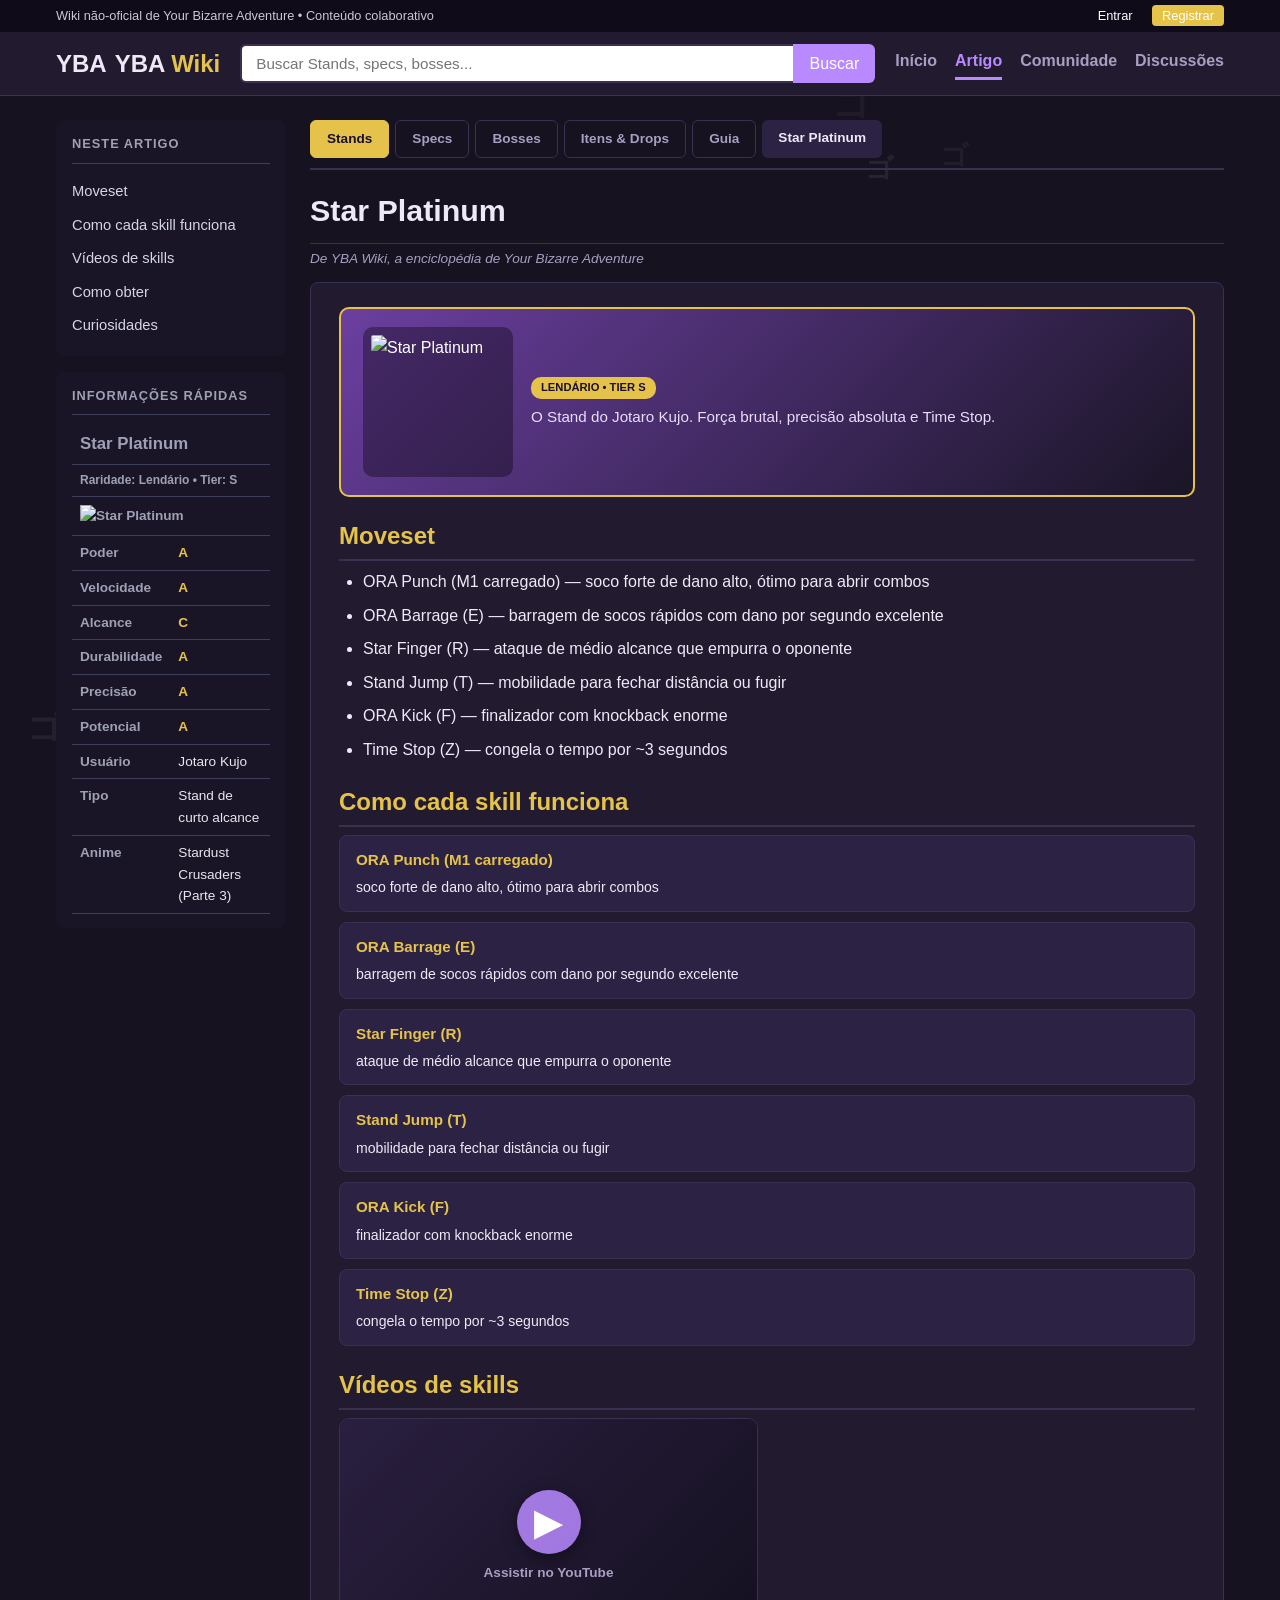
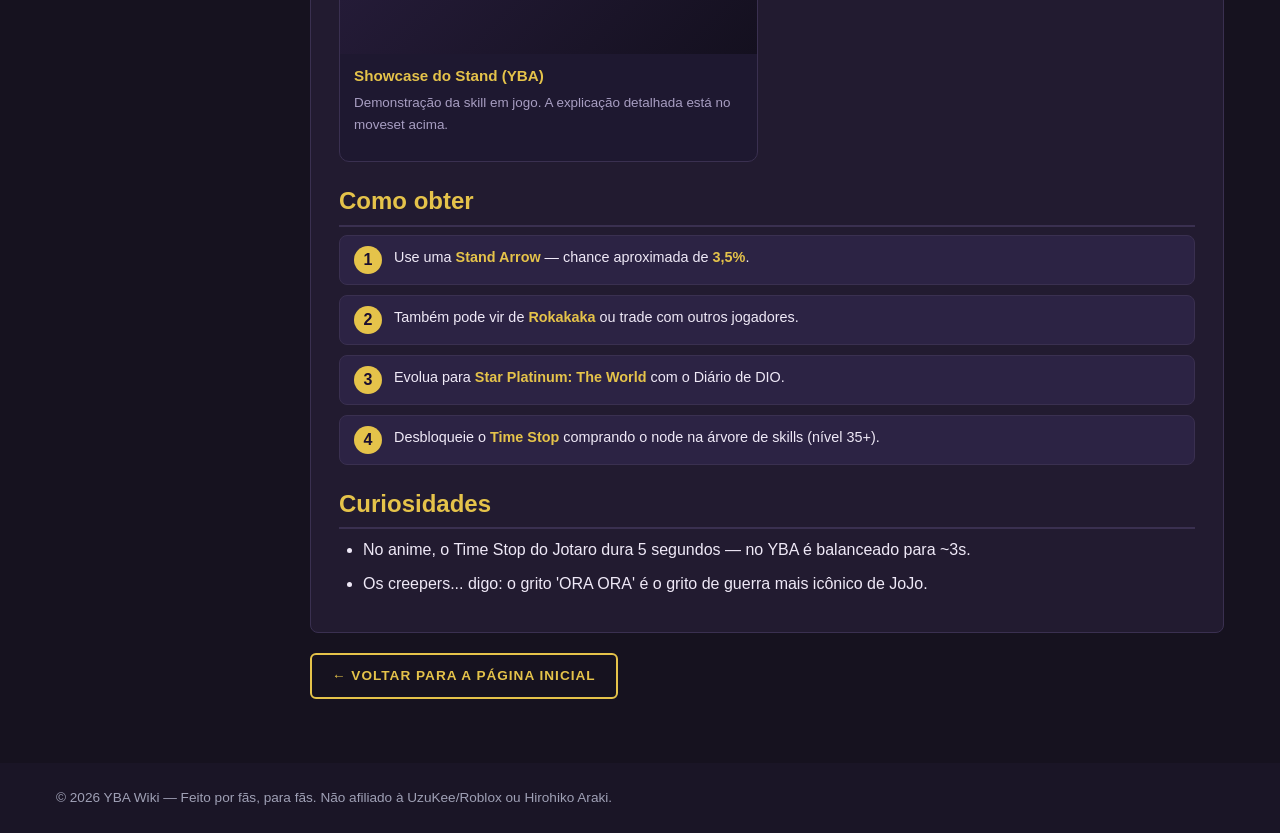
==== jogo/article.html @ 20df2824 "Add files via upload" ====
<!DOCTYPE html>
<html lang="pt-BR">
<head>
  <meta charset="UTF-8">
  <meta name="viewport" content="width=device-width, initial-scale=1.0">
  <title>YBA Wiki</title>
  <link rel="stylesheet" href="css/style.css">
</head>
<body>
  <div class="topbar">
    <div class="container topbar-content">
      <span>Wiki não-oficial de Your Bizarre Adventure • Conteúdo colaborativo</span>
      <div class="topbar-links">
        <a href="#">Entrar</a>
        <a href="#" class="btn-registrar">Registrar</a>
      </div>
    </div>
  </div>

  <header class="header">
    <div class="container header-content">
      <a href="index.html" class="logo">
        <span class="logo-icon">YBA</span>
        <span class="logo-text">YBA <span class="highlight">Wiki</span></span>
      </a>
      <div class="search-box">
        <input type="text" id="search-input" placeholder="Buscar Stands, specs, bosses...">
        <button id="search-btn">Buscar</button>
      </div>
      <nav class="main-nav">
        <a href="index.html">Início</a>
        <a href="#" class="active">Artigo</a>
        <a href="#">Comunidade</a>
        <a href="#">Discussões</a>
      </nav>
    </div>
  </header>

  <div class="container layout">
    <aside class="sidebar">
      <div class="sidebar-box">
        <h3>Neste artigo</h3>
        <ul class="nav-list" id="toc-lista"></ul>
      </div>
      <div class="sidebar-box">
        <h3>Informações rápidas</h3>
        <table class="infobox" id="infobox"></table>
      </div>
    </aside>

    <main class="content">
      <div class="article-header">
        <h1 id="artigo-titulo">Carregando...</h1>
        <p class="artigo-sub">De YBA Wiki, a enciclopédia de Your Bizarre Adventure</p>
      </div>
      <article class="artigo" id="artigo-conteudo"></article>
      <div class="artigo-footer">
        <a href="index.html" class="btn btn-outline">← Voltar para a página inicial</a>
      </div>
    </main>
  </div>

  <footer class="footer">
    <div class="container footer-content">
      <p>© 2026 YBA Wiki — Feito por fãs, para fãs. Não afiliado à UzuKee/Roblox ou Hirohiko Araki.</p>
    </div>
  </footer>

  <script src="js/dados.js"></script>
  <script src="js/artigo.js"></script>
  <script src="js/fundo.js"></script>
</body>
</html>
---- jogo/css/style.css ----
/* ===== Reset e base ===== */
* { margin: 0; padding: 0; box-sizing: border-box; }

:root {
  --bg: #16121f;
  --content-bg: #221b30;
  --primary: #b98aff;
  --primary-dark: #8f5fd6;
  --accent: #e5c34a;
  --text: #efe9f7;
  --text-muted: #a89ec2;
  --border: #3a3050;
  --sidebar-bg: #1a1526;
}

body {
  font-family: "Segoe UI", Rubik, Arial, sans-serif;
  background: var(--bg);
  color: var(--text);
  line-height: 1.6;
}

/* Fundo interativo em canvas (js/fundo.js) */

.container { max-width: 1200px; margin: 0 auto; padding: 0 16px; }
a { color: var(--primary); text-decoration: none; }
a:hover { text-decoration: underline; }

/* ===== Topbar ===== */
.topbar {
  background: var(--sidebar-bg);
  color: #c8c9d6;
  font-size: 0.8rem;
  padding: 6px 0;
}
.topbar-content { display: flex; justify-content: space-between; align-items: center; }
.topbar-links a { color: #fff; margin-left: 16px; }
.topbar-links .btn-registrar {
  background: var(--accent); color: #fff; padding: 3px 10px; border-radius: 4px;
}

/* ===== Header ===== */
.header {
  background: var(--content-bg);
  border-bottom: 1px solid var(--border);
  position: sticky; top: 0; z-index: 10;
}
.header-content {
  display: flex; align-items: center; gap: 20px; padding: 12px 16px; flex-wrap: wrap;
}
.logo { font-size: 1.5rem; font-weight: 800; color: var(--text); display: flex; align-items: center; gap: 8px; }
.logo:hover { text-decoration: none; }
.logo .highlight { color: var(--accent); }

/* ===== Topbar YBA ===== */
.topbar { background: #0f0b18; }

.search-box { flex: 1; min-width: 220px; display: flex; }
.search-box input {
  flex: 1; padding: 9px 14px; border: 2px solid var(--border);
  border-right: none; border-radius: 6px 0 0 6px; font-size: 0.95rem; outline: none;
}
.search-box input:focus { border-color: var(--primary); }
.search-box button {
  background: var(--primary); color: #fff; border: none; padding: 0 16px;
  border-radius: 0 6px 6px 0; cursor: pointer; font-size: 1rem;
}
.search-box button:hover { background: var(--primary-dark); }

.main-nav { display: flex; gap: 18px; }
.main-nav a { color: var(--text-muted); font-weight: 600; padding-bottom: 4px; }
.main-nav a.active { color: var(--primary); border-bottom: 3px solid var(--primary); }

/* ===== Layout ===== */
.layout { display: grid; grid-template-columns: 230px 1fr; gap: 24px; padding: 24px 16px; }

/* ===== Sidebar ===== */
.sidebar-box {
  background: var(--sidebar-bg); color: #e6e7ee; border-radius: 8px;
  padding: 14px 16px; margin-bottom: 16px;
}
.sidebar-box h3 {
  font-size: 0.8rem; text-transform: uppercase; letter-spacing: 1px;
  color: #9fa0b5; border-bottom: 1px solid #3d3f5c; padding-bottom: 8px; margin-bottom: 10px;
}
.nav-list { list-style: none; }
.nav-list li { padding: 4px 0; }
.nav-list a { color: #d5d6e4; font-size: 0.92rem; }
.nav-list a:hover { color: #fff; }
.ad-box { background: linear-gradient(135deg, #3a3d5c, #2b2d42); }
.ad-box p { font-size: 0.85rem; margin-bottom: 10px; }

/* ===== Botões ===== */
.btn {
  display: inline-block; background: var(--accent); color: #1a0f30; padding: 10px 20px;
  border-radius: 6px; font-weight: 800; border: none; cursor: pointer;
  text-transform: uppercase; letter-spacing: 1px; font-size: 0.85rem;
}
.btn:hover { background: #f4d766; text-decoration: none; transform: translateY(-1px); }
.btn-outline { background: transparent; color: var(--accent); border: 2px solid var(--accent); }
.btn-outline:hover { background: var(--accent); color: #1a0f30; }

/* ===== Hero (JoJo style) ===== */
.hero {
  background: linear-gradient(120deg, #2a1150, #6b3fa0 55%, #e5c34a 130%);
  color: #fff; border-radius: 10px; padding: 44px 32px; margin-bottom: 32px;
  position: relative; overflow: hidden;
  border: 2px solid var(--accent);
}
.hero::after {
  content: "ゴゴゴゴ";
  position: absolute; right: 24px; top: 18px;
  font-size: 1.4rem; color: rgba(255,255,255,0.25);
  letter-spacing: 6px; writing-mode: vertical-rl;
  font-weight: 800;
}
.hero h1 { font-size: 2.2rem; margin-bottom: 8px; text-transform: uppercase; letter-spacing: 2px;
  text-shadow: 3px 3px 0 #1a0f30; }
.hero p { color: #e9defc; margin-bottom: 20px; }
.hero strong { color: var(--accent); }
.hero-actions { display: flex; gap: 12px; flex-wrap: wrap; }
.hero-actions .btn-outline { color: #fff; border-color: var(--accent); }
.hero-actions .btn-outline:hover { background: var(--accent); color: #1a0f30; }

/* ===== Seções ===== */
.section-title {
  margin-bottom: 16px; border-bottom: 2px solid var(--accent);
  padding-bottom: 6px; text-transform: uppercase; letter-spacing: 1px;
}

/* ===== Barras de raridade nos cards de Stand ===== */
.wiki-card-badge { background: var(--accent); color: #1a0f30; }

/* ===== Grid de wikis ===== */
.wiki-grid {
  display: grid; grid-template-columns: repeat(auto-fill, minmax(200px, 1fr)); gap: 16px;
}
.wiki-card {
  background: var(--content-bg); border: 1px solid var(--border); border-radius: 10px;
  overflow: hidden; transition: transform 0.15s, box-shadow 0.15s; display: block; color: var(--text);
}
.wiki-card:hover { transform: translateY(-4px); box-shadow: 0 6px 16px rgba(0,0,0,0.12); text-decoration: none; }
.wiki-card-img {
  height: 110px; display: flex; align-items: center; justify-content: center; font-size: 3rem;
}
.wiki-card-body { padding: 12px 14px; }
.wiki-card-body h3 { font-size: 1rem; }
.wiki-card-body p { font-size: 0.82rem; color: var(--text-muted); }
.wiki-card-badge {
  display: inline-block; font-size: 0.7rem; background: var(--accent); color: #fff;
  padding: 2px 8px; border-radius: 10px; margin-bottom: 6px;
}

/* ===== Mudanças recentes ===== */
.recentes ul { list-style: none; background: var(--content-bg); border: 1px solid var(--border); border-radius: 8px; }
.recentes li { padding: 10px 16px; border-bottom: 1px solid var(--border); font-size: 0.9rem; }
.recentes li:last-child { border-bottom: none; }
.tag { font-size: 0.72rem; padding: 2px 8px; border-radius: 10px; font-weight: 700; }
.tag-nova { background: #2e5c2e; color: #9ff09f; }
.tag-edit { background: #3a2f5e; color: var(--primary); }

/* ===== Artigo ===== */
.article-header { margin-bottom: 8px; }
.article-header h1 { font-size: 1.9rem; border-bottom: 1px solid var(--border); padding-bottom: 8px; }
.artigo-sub { color: var(--text-muted); font-size: 0.85rem; font-style: italic; margin-top: 4px; }
.artigo {
  background: var(--content-bg); border: 1px solid var(--border); border-radius: 8px;
  padding: 24px 28px; margin-top: 12px;
}
.artigo h2 { margin: 20px 0 8px; border-bottom: 2px solid var(--border); padding-bottom: 4px; color: var(--accent); }
.artigo p { margin-bottom: 12px; }
.artigo ul { margin: 0 0 12px 24px; }
.artigo code { background: #2c2344; color: var(--accent); padding: 2px 6px; border-radius: 4px; font-size: 0.9em; }
.artigo blockquote {
  border-left: 4px solid var(--accent); background: #fff7ee; padding: 10px 16px;
  margin: 12px 0; border-radius: 0 6px 6px 0;
}
.artigo-footer { margin-top: 20px; }

/* ===== Infobox ===== */
.infobox { width: 100%; border-collapse: collapse; font-size: 0.85rem; }
.infobox th, .infobox td { text-align: left; padding: 6px 8px; border-bottom: 1px solid #3d3f5c; vertical-align: top; }
.infobox th { color: #9fa0b5; width: 45%; font-weight: 600; }
.infobox td { color: #e6e7ee; }

/* ===== Rodapé ===== */
.footer { background: var(--sidebar-bg); color: #9fa0b5; margin-top: 40px; padding: 24px 0; font-size: 0.85rem; }
.footer-content { display: flex; justify-content: space-between; flex-wrap: wrap; gap: 12px; }
.footer-links a { color: #d5d6e4; margin-left: 18px; }

/* ===== Categorias (5 partes) ===== */
.categorias-grid {
  display: grid; grid-template-columns: repeat(5, 1fr); gap: 14px;
}
.cat-card {
  background: var(--content-bg); border: 1px solid var(--border); border-radius: 10px;
  overflow: hidden; display: block; color: var(--text); transition: transform 0.15s, box-shadow 0.15s;
}
.cat-card:hover { transform: translateY(-4px); box-shadow: 0 6px 16px rgba(0,0,0,0.12); text-decoration: none; }
.cat-card-top { height: 84px; display: flex; align-items: center; justify-content: center; }
.cat-emoji { font-size: 2.4rem; }
.cat-card-body { padding: 10px 12px; }
.cat-card-body h3 { font-size: 0.92rem; line-height: 1.3; }
.cat-card-body p { font-size: 0.76rem; color: var(--text-muted); margin: 4px 0 8px; }
.cat-exemplos { display: flex; flex-direction: column; gap: 3px; }
.cat-exemplos span {
  font-size: 0.7rem; color: var(--primary); background: #eef2ff;
  padding: 2px 8px; border-radius: 8px; width: fit-content;
}

/* ===== Boss em destaque ===== */
.destaque-boss { margin-top: 32px; }
.boss-card {
  background: var(--content-bg); border: 1px solid var(--border); border-radius: 10px;
  display: grid; grid-template-columns: 220px 1fr; overflow: hidden;
}
.boss-visual { display: flex; align-items: center; justify-content: center; font-size: 4.5rem; }
.boss-info { padding: 20px 24px; }
.boss-head { display: flex; align-items: center; gap: 12px; flex-wrap: wrap; }
.boss-head h3 { font-size: 1.3rem; }
.boss-jogo {
  font-size: 0.72rem; background: var(--accent); color: #fff;
  padding: 2px 10px; border-radius: 10px; font-weight: 700;
}
.boss-dificuldade { color: #d4a017; font-size: 0.9rem; margin: 6px 0 10px; }
.boss-info > p { font-size: 0.9rem; color: var(--text-muted); margin-bottom: 12px; }
.boss-drops { font-size: 0.85rem; margin-bottom: 12px; }
.drop-tag {
  display: inline-block; background: #2c2344; color: var(--accent);
  border: 1px solid var(--accent); padding: 2px 10px; border-radius: 10px;
  font-size: 0.75rem; margin-left: 6px;
}
.boss-dica { margin: 0; font-size: 0.85rem; }

/* ===== Responsivo ===== */
@media (max-width: 1100px) {
  .categorias-grid { grid-template-columns: repeat(3, 1fr); }
}
@media (max-width: 900px) {
  .layout { grid-template-columns: 1fr; }
  .sidebar { order: 2; }
  .header-content { gap: 12px; }
  .main-nav { width: 100%; }
  .boss-card { grid-template-columns: 1fr; }
  .boss-visual { height: 90px; font-size: 3rem; }
}
@media (max-width: 600px) {
  .categorias-grid { grid-template-columns: repeat(2, 1fr); }
}

/* ===== Header do Stand ===== */
.stand-header {
  display: flex; align-items: center; gap: 18px;
  border-radius: 10px; padding: 18px 22px; margin-bottom: 18px; color: #fff;
  border: 2px solid var(--accent);
}
.stand-header-emoji { font-size: 3rem; }
.stand-header p { margin: 0; color: #e9defc; font-size: 0.95rem; }
.stand-raridade {
  display: inline-block; background: var(--accent); color: #1a0f30;
  font-size: 0.7rem; font-weight: 800; padding: 2px 10px;
  border-radius: 10px; margin-bottom: 6px; text-transform: uppercase;
}

/* ===== Como obter ===== */
.como-obter { display: flex; flex-direction: column; gap: 10px; margin-bottom: 8px; }
.passo {
  display: flex; gap: 12px; align-items: flex-start;
  background: #2c2344; border: 1px solid var(--border); border-radius: 8px; padding: 10px 14px;
}
.passo-num {
  background: var(--accent); color: #1a0f30; font-weight: 800;
  min-width: 28px; height: 28px; border-radius: 50%;
  display: flex; align-items: center; justify-content: center; flex-shrink: 0;
}
.passo p { margin: 0; font-size: 0.9rem; }
.passo strong { color: var(--accent); }

/* ===== Galeria de mídia ===== */
.midia-box {
  background: #2c2344; border: 1px solid var(--border); border-radius: 10px; padding: 16px;
}
.midia-tabs { display: flex; gap: 8px; margin-bottom: 14px; }
.midia-tab {
  background: transparent; color: var(--text-muted); border: 1px solid var(--border);
  padding: 8px 16px; border-radius: 6px; cursor: pointer; font-weight: 700; font-size: 0.85rem;
}
.midia-tab.active { background: var(--accent); color: #1a0f30; border-color: var(--accent); }
.midia-add { display: flex; gap: 14px; flex-wrap: wrap; margin-bottom: 16px; }
.add-video { display: flex; gap: 8px; flex: 1; min-width: 260px; }
.add-video input {
  flex: 1; background: #1a1526; color: var(--text); border: 1px solid var(--border);
  padding: 9px 12px; border-radius: 6px; font-size: 0.85rem; outline: none;
}
.add-video input:focus { border-color: var(--accent); }
.add-video .btn { padding: 8px 14px; font-size: 0.75rem; }
.add-foto .btn { padding: 8px 14px; font-size: 0.75rem; }

.galeria {
  display: grid; grid-template-columns: repeat(auto-fill, minmax(160px, 1fr)); gap: 10px;
}
.foto-item { position: relative; border-radius: 8px; overflow: hidden; border: 1px solid var(--border); }
.foto-item img { width: 100%; height: 120px; object-fit: cover; display: block; }
.foto-del {
  position: absolute; top: 6px; right: 6px; background: rgba(0,0,0,0.7); color: #fff;
  border: none; border-radius: 50%; width: 26px; height: 26px; cursor: pointer; font-size: 0.75rem;
}
.foto-del:hover { background: #8a1a2a; }

.lista-videos { display: grid; grid-template-columns: repeat(auto-fill, minmax(260px, 1fr)); gap: 12px; }
.video-item { position: relative; }
.video-item iframe {
  width: 100%; aspect-ratio: 16/9; border: 1px solid var(--border); border-radius: 8px;
}
.video-del {
  position: absolute; top: 6px; right: 6px; background: rgba(0,0,0,0.7); color: #fff;
  border: none; border-radius: 50%; width: 26px; height: 26px; cursor: pointer; font-size: 0.75rem; z-index: 2;
}
.video-del:hover { background: #8a1a2a; }

.vazio { color: var(--text-muted); font-size: 0.85rem; font-style: italic; padding: 8px 0; }
.midia-aviso { color: var(--text-muted); font-size: 0.72rem; margin-top: 12px; }

/* ===== Curiosidades ===== */
.curiosidades li { margin-bottom: 8px; }

/* ===== Páginas especiais (bosses, specs, itens) ===== */
.boss-row {
  background: var(--content-bg); border: 1px solid var(--border); border-radius: 10px;
  padding: 16px 20px; margin-bottom: 14px;
}
.boss-row-head { display: flex; align-items: center; justify-content: space-between; flex-wrap: wrap; gap: 8px; }
.boss-row h2 { font-size: 1.2rem; color: var(--accent); }
.boss-row p { font-size: 0.9rem; margin: 6px 0; }
.boss-row blockquote { font-size: 0.85rem; }

.tabela-itens { width: 100%; border-collapse: collapse; font-size: 0.88rem; }
.tabela-itens th {
  text-align: left; background: #2c2344; color: var(--accent);
  padding: 10px 12px; border: 1px solid var(--border);
}
.tabela-itens td { padding: 10px 12px; border: 1px solid var(--border); }
.tabela-itens tr:nth-child(even) td { background: #1e1830; }

.guia-sub { color: var(--accent); margin: 14px 0 4px; }

.info-title { color: var(--accent); font-size: 1.05rem; }
.info-sub { color: var(--text-muted); font-size: 0.75rem; }

/* ===== Abas de navegação ===== */
.abas-nav {
  display: flex; gap: 6px; flex-wrap: wrap; margin-bottom: 16px;
  border-bottom: 2px solid var(--border); padding-bottom: 10px;
}
.aba {
  padding: 7px 16px; border-radius: 6px; font-size: 0.85rem; font-weight: 700;
  color: var(--text-muted); border: 1px solid var(--border);
}
.aba:hover { color: var(--text); text-decoration: none; border-color: var(--accent); }
.aba.ativa { background: var(--accent); color: #1a0f30; border-color: var(--accent); }
.aba-crumb { border: none; color: var(--text); background: #2c2344; }

/* ===== Slot de imagem ===== */
.slot-mount { margin-bottom: 8px; }
.slot-img-wrap { display: block; }
.slot-img {
  border: 2px dashed var(--border); border-radius: 10px; min-height: 140px;
  display: flex; align-items: center; justify-content: center;
  cursor: pointer; overflow: hidden; position: relative;
  background: #1e1830; transition: border-color 0.15s;
}
.slot-img:hover { border-color: var(--accent); }
.slot-img.grande { min-height: 260px; }
.slot-img img { max-width: 100%; max-height: 420px; object-fit: contain; display: block; }
.slot-img-placeholder { color: var(--text-muted); font-size: 0.9rem; padding: 40px 20px; text-align: center; }
.slot-img .foto-del { position: absolute; top: 8px; right: 8px; }

/* ===== Linhas de lista (abas de categoria) ===== */
.lista-row {
  display: grid; grid-template-columns: 90px 1fr; align-items: center;
  margin-bottom: 12px;
}
.lista-row-img {
  height: 90px; display: flex; align-items: center; justify-content: center; font-size: 2.2rem;
}
.lista-row-body { padding: 12px 16px; }
.lista-row-body h3 { font-size: 1.05rem; }
.lista-row-body p { font-size: 0.85rem; color: var(--text-muted); margin: 2px 0 6px; }

/* ===== Imagem no header das páginas ===== */
.stand-header-img {
  width: 150px; height: 150px; object-fit: contain;
  background: rgba(0,0,0,0.35); border-radius: 10px; padding: 8px;
  flex-shrink: 0;
}

/* ===== Galeria oficial (estática, da wiki) ===== */
.galeria-oficial {
  display: grid; grid-template-columns: repeat(auto-fill, minmax(200px, 1fr)); gap: 14px;
}
.galeria-item {
  background: #1e1830; border: 1px solid var(--border); border-radius: 10px;
  overflow: hidden; margin: 0;
}
.galeria-item img {
  width: 100%; height: 180px; object-fit: contain; background: #14101f; display: block;
}
.galeria-item figcaption {
  padding: 8px 12px; font-size: 0.78rem; color: var(--text-muted);
  border-top: 1px solid var(--border);
}

/* ===== Vídeos de skills ===== */
.skills-media {
  display: grid; grid-template-columns: repeat(auto-fill, minmax(320px, 1fr)); gap: 18px;
}
.skill-video-bloco {
  background: #1e1830; border: 1px solid var(--border); border-radius: 10px;
  overflow: hidden;
}
.video-frame { aspect-ratio: 16/9; background: #000; }
.video-frame iframe { width: 100%; height: 100%; border: none; display: block; }
.skill-video-titulo {
  padding: 10px 14px 4px; font-size: 0.95rem; color: var(--accent);
}
.skill-video-exp {
  padding: 0 14px 14px; font-size: 0.84rem; color: var(--text-muted); margin: 0;
}

/* ===== Explicações de skill ===== */
.skills-exp { display: flex; flex-direction: column; gap: 10px; }
.skill-exp-item {
  background: #2c2344; border: 1px solid var(--border); border-radius: 8px;
  padding: 12px 16px;
}
.skill-exp-item h3 { color: var(--accent); font-size: 0.95rem; margin-bottom: 4px; }
.skill-exp-item p { font-size: 0.88rem; margin: 0; color: var(--text); }

/* ===== Imagem na infobox ===== */
.info-img { padding: 8px !important; text-align: center; }
.info-img img { max-width: 100%; max-height: 180px; object-fit: contain; }

/* ===== Lista: imagem real ===== */
.lista-row-img img {
  width: 100%; height: 100%; object-fit: contain; padding: 10px;
  background: #14101f;
}

/* ===== Card de categoria sem emoji (letra inicial estilizada) ===== */
.cat-nome-inicial {
  font-size: 2.2rem; font-weight: 900; color: #fff;
  text-shadow: 2px 2px 0 rgba(0,0,0,0.5); letter-spacing: 2px;
}

/* ===== Card de Stand com imagem real ===== */
.wiki-card-img-real img {
  width: 100%; height: 130px; object-fit: contain; padding: 8px;
}

/* ===== Boss em destaque com imagem real ===== */
.boss-visual-real img {
  width: 100%; height: 100%; object-fit: contain; padding: 16px;
}

#bg-canvas {
  position: fixed; inset: 0; z-index: 0; pointer-events: none;
}
body > * { position: relative; z-index: 1; }
/* ===== Vídeo: link para busca no YouTube (sem embed indisponível) ===== */
.video-link { display: block; text-decoration: none; }
.video-frame-link {
  display: flex; flex-direction: column; align-items: center; justify-content: center;
  gap: 8px; background: linear-gradient(135deg, #2a1f40, #14101f);
  cursor: pointer; transition: background 0.2s;
}
.video-frame-link:hover { background: linear-gradient(135deg, #3a2a55, #1c1530); }
.video-play {
  font-size: 2.4rem; color: #fff; background: rgba(185,138,255,0.85);
  width: 64px; height: 64px; border-radius: 50%;
  display: flex; align-items: center; justify-content: center;
  box-shadow: 0 4px 16px rgba(0,0,0,0.4);
}
.video-link-text { color: var(--text-muted); font-size: 0.85rem; font-weight: 600; }
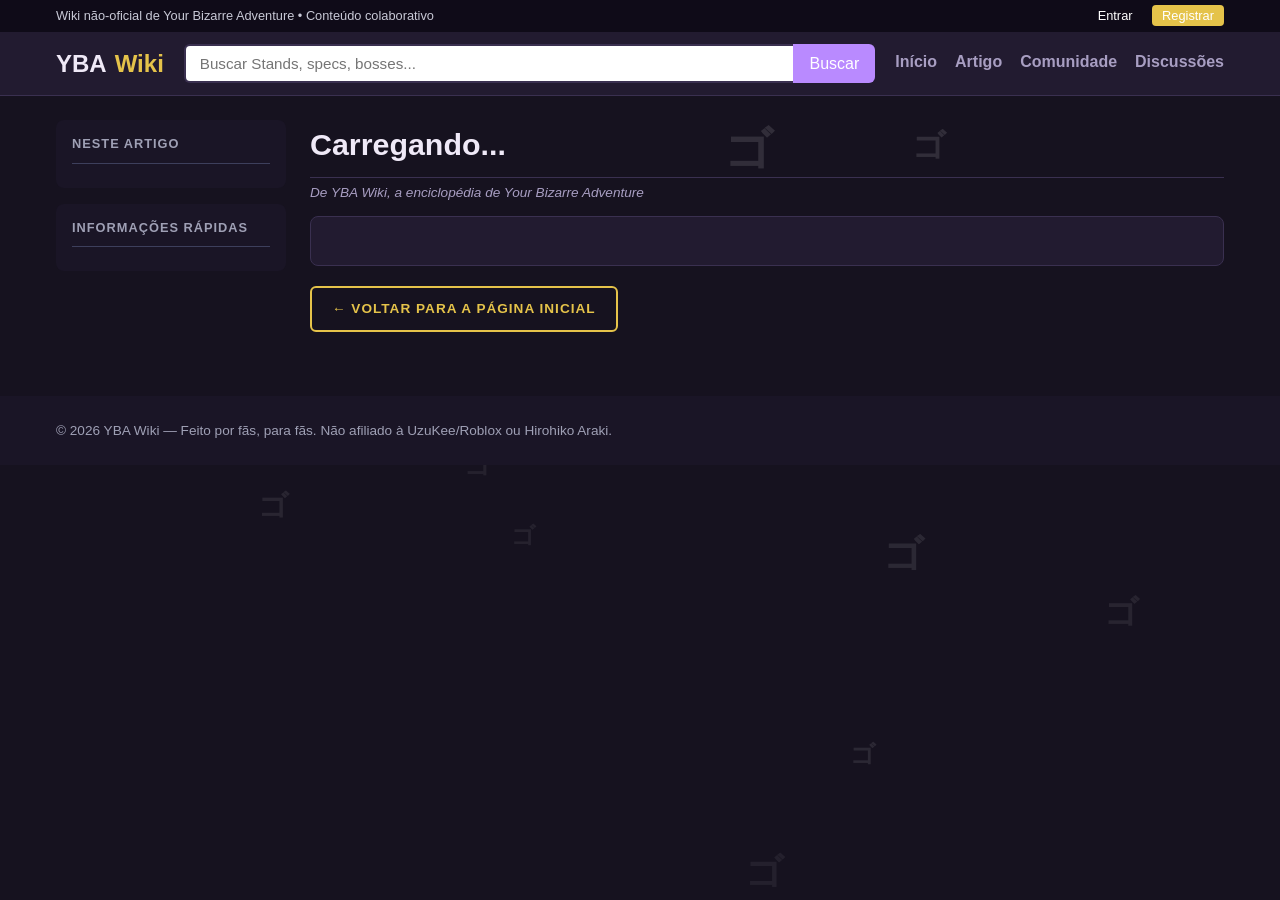
==== commit c2f9298c: "feat: unifica e corrige projeto YBA Wiki - Divide dados.js em stands.js, specs.js, bosses.js, itens." ====
--- a/jogo/article.html
+++ b/jogo/article.html
@@ -4,6 +4,7 @@
   <meta charset="UTF-8">
   <meta name="viewport" content="width=device-width, initial-scale=1.0">
   <title>YBA Wiki</title>
+  <meta name="description" content="Artigo da YBA Wiki, a enciclopédia brasileira não-oficial de Your Bizarre Adventure.">
   <link rel="stylesheet" href="css/style.css">
 </head>
 <body>
@@ -21,7 +22,7 @@
     <div class="container header-content">
       <a href="index.html" class="logo">
         <span class="logo-icon">YBA</span>
-        <span class="logo-text">YBA <span class="highlight">Wiki</span></span>
+        <span class="logo-text"><span class="highlight">Wiki</span></span>
       </a>
       <div class="search-box">
         <input type="text" id="search-input" placeholder="Buscar Stands, specs, bosses...">
@@ -29,7 +30,7 @@
       </div>
       <nav class="main-nav">
         <a href="index.html">Início</a>
-        <a href="#" class="active">Artigo</a>
+        <a href="index.html">Artigo</a>
         <a href="#">Comunidade</a>
         <a href="#">Discussões</a>
       </nav>
@@ -66,8 +67,17 @@
     </div>
   </footer>
 
+  <script src="js/stands.js"></script>
+  <script src="js/specs.js"></script>
+  <script src="js/bosses.js"></script>
+  <script src="js/itens.js"></script>
   <script src="js/dados.js"></script>
+  <script src="js/comum.js"></script>
   <script src="js/artigo.js"></script>
   <script src="js/fundo.js"></script>
 </body>
 </html>
+
+
+
+
--- a/jogo/css/style.css
+++ b/jogo/css/style.css
@@ -481,3 +481,57 @@
   box-shadow: 0 4px 16px rgba(0,0,0,0.4);
 }
 .video-link-text { color: var(--text-muted); font-size: 0.85rem; font-weight: 600; }
+
+/* ===== Busca com resultados (comum.js) ===== */
+.search-box { position: relative; }
+.search-results {
+  position: absolute; top: 100%; left: 0; right: 0; z-index: 50;
+  margin: 4px 0 0; padding: 4px 0; list-style: none;
+  background: #1c1e21; border: 1px solid #333; border-radius: 6px;
+  box-shadow: 0 8px 24px rgba(0,0,0,.5);
+}
+.search-results[hidden] { display: none; }
+.search-results a {
+  display: flex; justify-content: space-between; gap: 12px;
+  padding: 8px 12px; color: inherit; text-decoration: none;
+}
+.search-results a:hover, .search-results a:focus { background: rgba(255,255,255,.08); }
+.search-results a span { opacity: .6; font-size: .8em; }
+.search-vazio { padding: 8px 12px; opacity: .7; }
+
+/* ===== Aviso "Em breve" ===== */
+#aviso-breve {
+  position: fixed; left: 50%; bottom: 24px; transform: translate(-50%, 20px);
+  background: #1c1e21; color: #fff; border: 1px solid #555; border-radius: 8px;
+  padding: 10px 18px; opacity: 0; pointer-events: none; z-index: 100;
+  transition: opacity .2s, transform .2s;
+}
+#aviso-breve.visivel { opacity: 1; transform: translate(-50%, 0); }
+
+/* ===== Cards (criarCard) ===== */
+.card-item { border-top: 3px solid var(--card-cor, var(--primary)); }
+.card-item:focus-visible { outline: 3px solid var(--accent); outline-offset: 2px; }
+.card-item .wiki-card-img img { width: 100%; height: 130px; object-fit: contain; padding: 8px; }
+.card-selos { display: flex; flex-wrap: wrap; gap: 4px; margin-bottom: 6px; }
+.card-selos .wiki-card-badge { margin-bottom: 0; }
+.card-item .wiki-card-body p {
+  display: -webkit-box; -webkit-line-clamp: 3; -webkit-box-orient: vertical; overflow: hidden;
+}
+.cards-lista { grid-template-columns: repeat(auto-fill, minmax(200px, 1fr)); }
+.cards-vazio { color: var(--text-muted); padding: 20px 0; grid-column: 1 / -1; }
+
+/* ===== Filtros das listas ===== */
+.filtros { display: flex; flex-wrap: wrap; align-items: center; gap: 8px; margin-bottom: 16px; }
+.filtros input, .filtros select {
+  background: var(--content-bg); color: var(--text); border: 1px solid var(--border);
+  border-radius: 6px; padding: 8px 10px; font: inherit;
+}
+.filtros input { flex: 1; min-width: 160px; }
+.filtros input:focus, .filtros select:focus { outline: 2px solid var(--primary); }
+.filtros-contagem { margin-left: auto; color: var(--text-muted); font-size: 0.85rem; }
+
+@media (max-width: 600px) {
+  .wiki-grid, .cards-lista { grid-template-columns: repeat(2, 1fr); gap: 10px; }
+  .card-item .wiki-card-body { padding: 10px; }
+  .card-item .wiki-card-body h3 { font-size: 0.92rem; }
+}
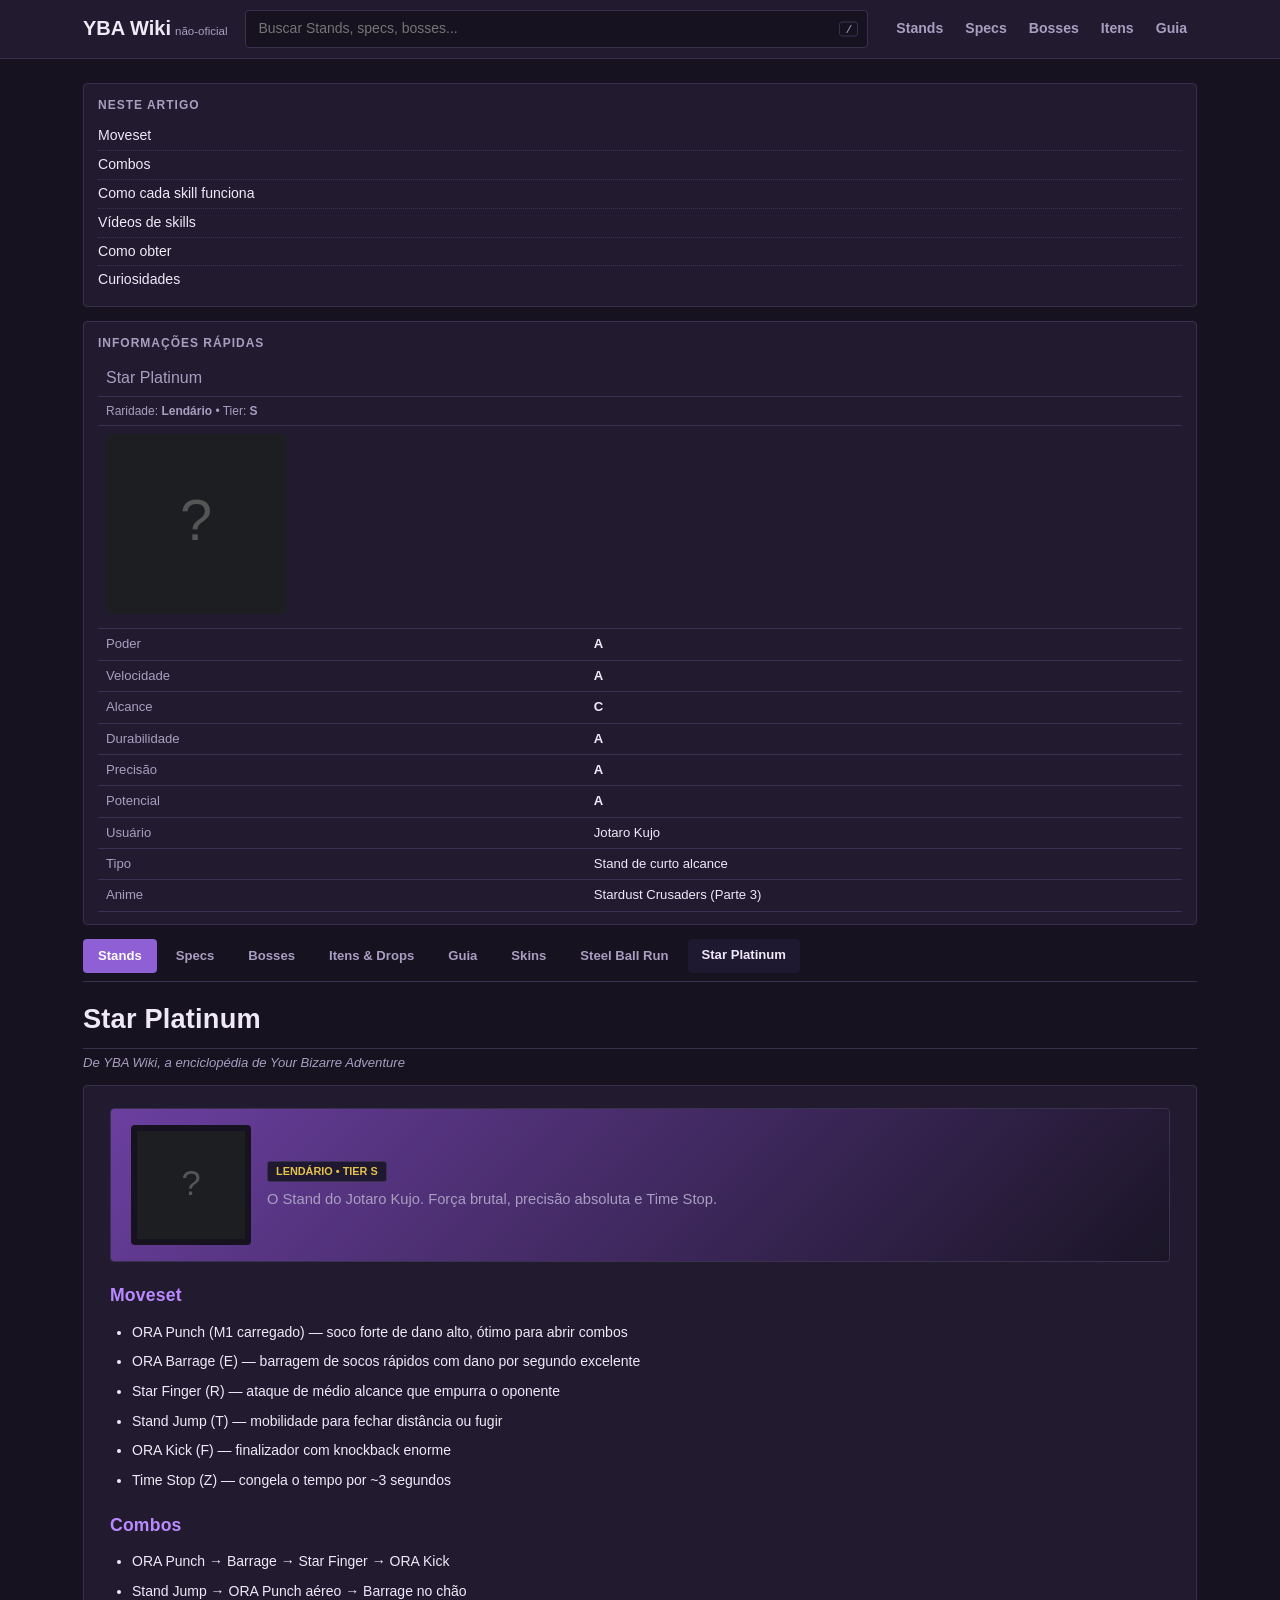
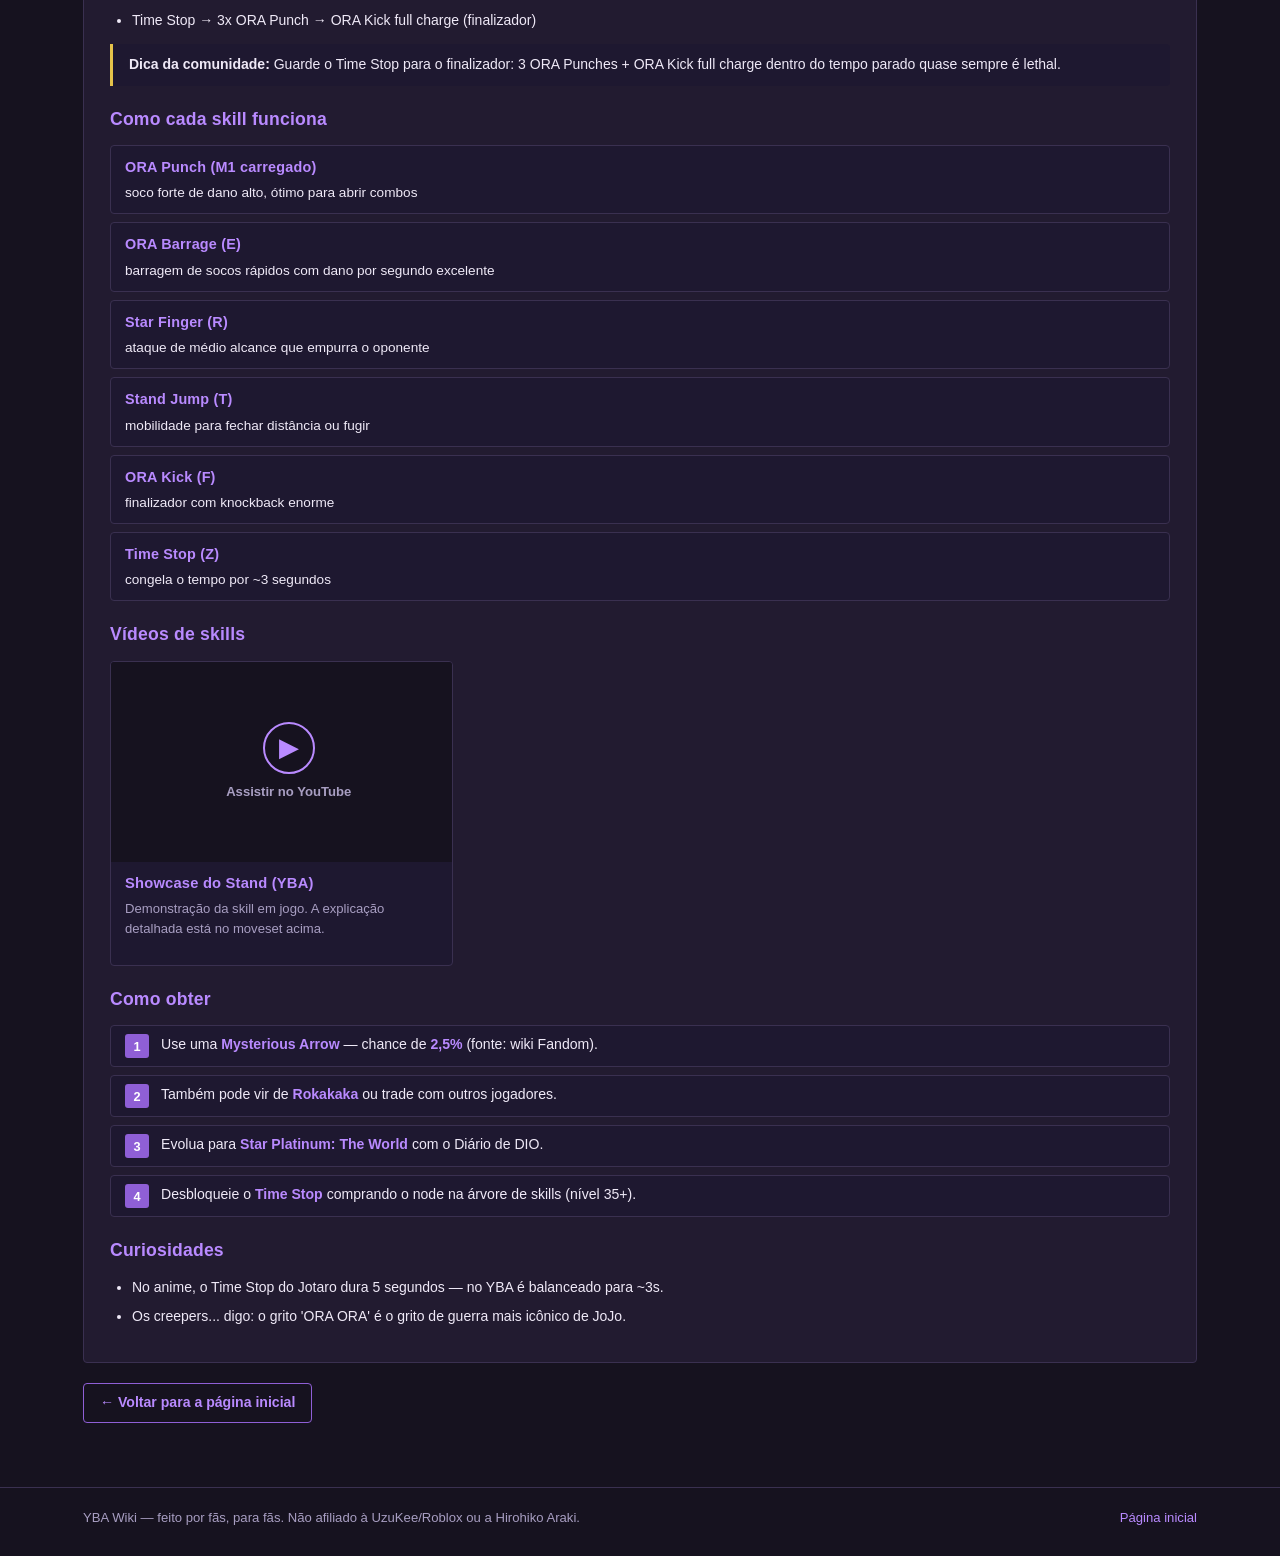
==== commit d364b2a5: "Remove card Explore os Stands, mantém limpeza e responsividade" ====
--- a/jogo/article.html
+++ b/jogo/article.html
@@ -8,31 +8,20 @@
   <link rel="stylesheet" href="css/style.css">
 </head>
 <body>
-  <div class="topbar">
-    <div class="container topbar-content">
-      <span>Wiki não-oficial de Your Bizarre Adventure • Conteúdo colaborativo</span>
-      <div class="topbar-links">
-        <a href="#">Entrar</a>
-        <a href="#" class="btn-registrar">Registrar</a>
-      </div>
-    </div>
-  </div>
-
   <header class="header">
     <div class="container header-content">
-      <a href="index.html" class="logo">
-        <span class="logo-icon">YBA</span>
-        <span class="logo-text"><span class="highlight">Wiki</span></span>
-      </a>
+      <a href="index.html" class="logo">YBA Wiki <small>não-oficial</small></a>
       <div class="search-box">
-        <input type="text" id="search-input" placeholder="Buscar Stands, specs, bosses...">
-        <button id="search-btn">Buscar</button>
+        <input type="text" id="search-input" placeholder="Buscar Stands, specs, bosses..." autocomplete="off">
+        <kbd>/</kbd>
+        <ul class="search-results" id="resultados" hidden></ul>
       </div>
       <nav class="main-nav">
-        <a href="index.html">Início</a>
-        <a href="index.html">Artigo</a>
-        <a href="#">Comunidade</a>
-        <a href="#">Discussões</a>
+        <a href="article.html?page=stands">Stands</a>
+        <a href="article.html?page=specs">Specs</a>
+        <a href="article.html?page=bosses">Bosses</a>
+        <a href="article.html?page=itens">Itens</a>
+        <a href="article.html?page=guia">Guia</a>
       </nav>
     </div>
   </header>
@@ -63,7 +52,10 @@
 
   <footer class="footer">
     <div class="container footer-content">
-      <p>© 2026 YBA Wiki — Feito por fãs, para fãs. Não afiliado à UzuKee/Roblox ou Hirohiko Araki.</p>
+      <p>YBA Wiki — feito por fãs, para fãs. Não afiliado à UzuKee/Roblox ou a Hirohiko Araki.</p>
+      <div class="footer-links">
+        <a href="index.html">Página inicial</a>
+      </div>
     </div>
   </footer>
 
@@ -74,7 +66,6 @@
   <script src="js/dados.js"></script>
   <script src="js/comum.js"></script>
   <script src="js/artigo.js"></script>
-  <script src="js/fundo.js"></script>
 </body>
 </html>
 
--- a/jogo/css/style.css
+++ b/jogo/css/style.css
@@ -1,537 +1,627 @@
 /* ===== Reset e base ===== */
 * { margin: 0; padding: 0; box-sizing: border-box; }
 
+/* Paleta: roxo-escuro + dourado (versão original restaurada) */
 :root {
   --bg: #16121f;
-  --content-bg: #221b30;
-  --primary: #b98aff;
-  --primary-dark: #8f5fd6;
-  --accent: #e5c34a;
+  --panel: #221b30;
+  --panel-2: #1e1830;
+  --line: #3a3050;
   --text: #efe9f7;
-  --text-muted: #a89ec2;
-  --border: #3a3050;
-  --sidebar-bg: #1a1526;
+  --muted: #a89ec2;
+  --acao: #b98aff;       /* roxo claro: links, destaques, botões */
+  --acao-forte: #8f5fd6;
+  --aviso: #e5c34a;      /* dourado: tags, drops, dificuldade */
+  --perigo: #e07e7e;
+  --radius: 4px;
+  --fonte: "Verdana", "Tahoma", "Geneva", sans-serif;
 }
 
 body {
-  font-family: "Segoe UI", Rubik, Arial, sans-serif;
+  font-family: var(--fonte);
+  font-size: 14px;
   background: var(--bg);
   color: var(--text);
-  line-height: 1.6;
-}
-
-/* Fundo interativo em canvas (js/fundo.js) */
-
-.container { max-width: 1200px; margin: 0 auto; padding: 0 16px; }
-a { color: var(--primary); text-decoration: none; }
+  line-height: 1.55;
+}
+
+.container { max-width: 1150px; margin: 0 auto; padding: 0 18px; }
+a { color: var(--acao); text-decoration: none; }
 a:hover { text-decoration: underline; }
-
-/* ===== Topbar ===== */
-.topbar {
-  background: var(--sidebar-bg);
-  color: #c8c9d6;
-  font-size: 0.8rem;
-  padding: 6px 0;
-}
-.topbar-content { display: flex; justify-content: space-between; align-items: center; }
-.topbar-links a { color: #fff; margin-left: 16px; }
-.topbar-links .btn-registrar {
-  background: var(--accent); color: #fff; padding: 3px 10px; border-radius: 4px;
-}
-
-/* ===== Header ===== */
+h1, h2, h3 { font-family: "Trebuchet MS", Verdana, sans-serif; letter-spacing: 0.2px; }
+
+/* ===== Cabeçalho: uma barra só, plano, sem gradiente ===== */
 .header {
-  background: var(--content-bg);
-  border-bottom: 1px solid var(--border);
+  background: var(--panel);
+  border-bottom: 1px solid var(--line);
   position: sticky; top: 0; z-index: 10;
 }
 .header-content {
-  display: flex; align-items: center; gap: 20px; padding: 12px 16px; flex-wrap: wrap;
-}
-.logo { font-size: 1.5rem; font-weight: 800; color: var(--text); display: flex; align-items: center; gap: 8px; }
+  display: flex; align-items: center; gap: 18px;
+  padding: 10px 18px; flex-wrap: wrap;
+}
+.logo {
+  font-family: "Trebuchet MS", Verdana, sans-serif;
+  font-size: 1.25rem; font-weight: 700; color: var(--text);
+  display: flex; align-items: baseline; gap: 4px;
+}
 .logo:hover { text-decoration: none; }
-.logo .highlight { color: var(--accent); }
-
-/* ===== Topbar YBA ===== */
-.topbar { background: #0f0b18; }
-
-.search-box { flex: 1; min-width: 220px; display: flex; }
+.logo small { font-size: 0.72rem; color: var(--muted); font-weight: normal; }
+
+.search-box { flex: 1; min-width: 220px; display: flex; position: relative; }
 .search-box input {
-  flex: 1; padding: 9px 14px; border: 2px solid var(--border);
-  border-right: none; border-radius: 6px 0 0 6px; font-size: 0.95rem; outline: none;
-}
-.search-box input:focus { border-color: var(--primary); }
-.search-box button {
-  background: var(--primary); color: #fff; border: none; padding: 0 16px;
-  border-radius: 0 6px 6px 0; cursor: pointer; font-size: 1rem;
-}
-.search-box button:hover { background: var(--primary-dark); }
-
-.main-nav { display: flex; gap: 18px; }
-.main-nav a { color: var(--text-muted); font-weight: 600; padding-bottom: 4px; }
-.main-nav a.active { color: var(--primary); border-bottom: 3px solid var(--primary); }
-
-/* ===== Layout ===== */
-.layout { display: grid; grid-template-columns: 230px 1fr; gap: 24px; padding: 24px 16px; }
-
-/* ===== Sidebar ===== */
+  width: 100%; padding: 7px 12px;
+  background: var(--bg); color: var(--text);
+  border: 1px solid var(--line); border-radius: var(--radius);
+  font: inherit; outline: none;
+}
+.search-box input:focus { border-color: var(--acao); }
+.search-box kbd {
+  position: absolute; right: 10px; top: 50%; transform: translateY(-50%);
+  font: 0.72rem monospace; color: var(--muted);
+  border: 1px solid var(--line); border-radius: 3px; padding: 0 5px;
+  pointer-events: none;
+}
+.search-results {
+  position: absolute; top: calc(100% + 4px); left: 0; right: 0; z-index: 50;
+  margin: 0; padding: 4px 0; list-style: none;
+  background: var(--panel-2); border: 1px solid var(--line); border-radius: var(--radius);
+  box-shadow: 0 8px 20px rgba(0,0,0,0.5);
+}
+.search-results[hidden] { display: none; }
+.search-results a {
+  display: flex; justify-content: space-between; gap: 12px;
+  padding: 7px 12px; color: var(--text); text-decoration: none;
+}
+.search-results a:hover, .search-results a:focus { background: var(--panel-2); color: var(--acao); }
+.search-results a span { opacity: .55; font-size: .8em; }
+.search-vazio { padding: 8px 12px; color: var(--muted); }
+
+.main-nav { display: flex; gap: 2px; }
+.main-nav a {
+  color: var(--muted); padding: 6px 10px; border-radius: var(--radius);
+  font-weight: 700; font-size: 0.88rem;
+}
+.main-nav a:hover { color: var(--text); background: var(--panel-2); text-decoration: none; }
+.main-nav a.active { color: var(--acao); background: var(--panel-2); }
+
+/* ===== Layout (clean, sem sidebar) ===== */
+.layout { display: block; padding: 24px 18px; }
+
+/* ===== Sidebar (mantida para outras páginas) ===== */
 .sidebar-box {
-  background: var(--sidebar-bg); color: #e6e7ee; border-radius: 8px;
-  padding: 14px 16px; margin-bottom: 16px;
+  background: var(--panel); border: 1px solid var(--line); border-radius: var(--radius);
+  padding: 12px 14px; margin-bottom: 14px;
 }
 .sidebar-box h3 {
-  font-size: 0.8rem; text-transform: uppercase; letter-spacing: 1px;
-  color: #9fa0b5; border-bottom: 1px solid #3d3f5c; padding-bottom: 8px; margin-bottom: 10px;
+  font-size: 0.75rem; text-transform: uppercase; letter-spacing: 1px;
+  color: var(--muted); margin-bottom: 8px;
 }
 .nav-list { list-style: none; }
-.nav-list li { padding: 4px 0; }
-.nav-list a { color: #d5d6e4; font-size: 0.92rem; }
-.nav-list a:hover { color: #fff; }
-.ad-box { background: linear-gradient(135deg, #3a3d5c, #2b2d42); }
-.ad-box p { font-size: 0.85rem; margin-bottom: 10px; }
+.nav-list li { padding: 3px 0; border-bottom: 1px dotted var(--line); }
+.nav-list li:last-child { border-bottom: none; }
+.nav-list a { color: var(--text); font-size: 0.88rem; display: block; }
+.nav-list a:hover { color: var(--acao); }
+.nav-list a.ativo { color: var(--acao); font-weight: 700; }
 
 /* ===== Botões ===== */
 .btn {
-  display: inline-block; background: var(--accent); color: #1a0f30; padding: 10px 20px;
-  border-radius: 6px; font-weight: 800; border: none; cursor: pointer;
-  text-transform: uppercase; letter-spacing: 1px; font-size: 0.85rem;
-}
-.btn:hover { background: #f4d766; text-decoration: none; transform: translateY(-1px); }
-.btn-outline { background: transparent; color: var(--accent); border: 2px solid var(--accent); }
-.btn-outline:hover { background: var(--accent); color: #1a0f30; }
-
-/* ===== Hero (JoJo style) ===== */
+  display: inline-block; background: var(--acao-forte); color: #fff;
+  padding: 8px 16px; border-radius: var(--radius); font-weight: 700;
+  border: none; cursor: pointer; font-size: 0.88rem; font-family: inherit;
+}
+.btn:hover { background: var(--acao-forte); text-decoration: none; }
+.btn-outline { background: transparent; color: var(--acao); border: 1px solid var(--acao-forte); }
+.btn-outline:hover { background: var(--acao-forte); color: #fff; }
+
+/* ===== Hero: gradiente roxo com brilho dourado sutil, entrada animada ===== */
 .hero {
-  background: linear-gradient(120deg, #2a1150, #6b3fa0 55%, #e5c34a 130%);
-  color: #fff; border-radius: 10px; padding: 44px 32px; margin-bottom: 32px;
-  position: relative; overflow: hidden;
-  border: 2px solid var(--accent);
-}
-.hero::after {
-  content: "ゴゴゴゴ";
-  position: absolute; right: 24px; top: 18px;
-  font-size: 1.4rem; color: rgba(255,255,255,0.25);
-  letter-spacing: 6px; writing-mode: vertical-rl;
-  font-weight: 800;
-}
-.hero h1 { font-size: 2.2rem; margin-bottom: 8px; text-transform: uppercase; letter-spacing: 2px;
-  text-shadow: 3px 3px 0 #1a0f30; }
-.hero p { color: #e9defc; margin-bottom: 20px; }
-.hero strong { color: var(--accent); }
-.hero-actions { display: flex; gap: 12px; flex-wrap: wrap; }
-.hero-actions .btn-outline { color: #fff; border-color: var(--accent); }
-.hero-actions .btn-outline:hover { background: var(--accent); color: #1a0f30; }
+  position: relative;
+  padding: 48px 0 34px;
+  border-bottom: 1px solid var(--line);
+  margin-bottom: 26px;
+  overflow: hidden;
+  background: linear-gradient(120deg, #2a1150, #6b3fa0);
+  text-align: center;
+}
+.hero::before {
+  content: "";
+  position: absolute;
+  inset: 0;
+  background: radial-gradient(circle at 70% 25%, rgba(229, 195, 74, 0.14), transparent 55%);
+  pointer-events: none;
+  z-index: 0;
+}
+.hero > * {
+  position: relative;
+  z-index: 1;
+}
+.hero h1 { font-size: clamp(1.6rem, 5vw, 2.1rem); line-height: 1.15; margin-bottom: 12px; }
+.hero h1 em { font-style: normal; color: var(--aviso); }
+.hero p { color: var(--muted); max-width: 620px; margin: 0 auto 20px; font-size: clamp(0.9rem, 2vw, 1.05rem); }
+
+/* Entrada suave: fade + slide no conteúdo do hero */
+@keyframes heroEntrada {
+  from { opacity: 0; transform: translateY(16px); }
+  to   { opacity: 1; transform: translateY(0); }
+}
+.hero h1, .hero p {
+  animation: heroEntrada 0.7s ease-out both;
+}
+.hero p { animation-delay: 0.15s; }
+
+/* ===== Card de destaque (Stand) ===== */
+.card {
+  background: var(--panel);
+  border: 1px solid var(--line);
+  border-radius: var(--radius);
+  margin: 0 auto 24px;
+  max-width: 700px;
+  overflow: hidden;
+  animation: entradaCascata 0.5s ease-out both;
+  opacity: 0;
+  transition: transform 0.25s ease, border-color 0.25s ease;
+}
+.card:hover {
+  transform: translateY(-4px);
+  border-color: var(--acao);
+}
+
+.card-imagem {
+  position: relative;
+}
+
+.card-imagem img {
+  width: 100%;
+  display: block;
+  max-height: 320px;
+  object-fit: cover;
+}
+
+.card-tag {
+  position: absolute;
+  bottom: 0;
+  left: 0;
+  background: var(--aviso);
+  color: #16121f;
+  font-weight: bold;
+  padding: 8px 12px;
+  text-transform: uppercase;
+  font-size: 0.75rem;
+  letter-spacing: 0.5px;
+}
+
+.card-titulo {
+  color: var(--text);
+  padding: 18px;
+  margin: 0;
+  font-size: clamp(1.1rem, 3vw, 1.25rem);
+  line-height: 1.4;
+}
+
+/* Cascata de entrada para cards e categorias */
+@keyframes entradaCascata {
+  from { opacity: 0; transform: translateY(12px); }
+  to   { opacity: 1; transform: translateY(0); }
+}
 
 /* ===== Seções ===== */
+.section-head { display: flex; align-items: baseline; justify-content: space-between; gap: 12px; }
+.section-link { font-size: 0.85rem; font-weight: 700; }
 .section-title {
-  margin-bottom: 16px; border-bottom: 2px solid var(--accent);
-  padding-bottom: 6px; text-transform: uppercase; letter-spacing: 1px;
-}
-
-/* ===== Barras de raridade nos cards de Stand ===== */
-.wiki-card-badge { background: var(--accent); color: #1a0f30; }
-
-/* ===== Grid de wikis ===== */
-.wiki-grid {
-  display: grid; grid-template-columns: repeat(auto-fill, minmax(200px, 1fr)); gap: 16px;
+  margin-bottom: 14px; font-size: 1.15rem;
+  text-transform: uppercase; letter-spacing: 1px;
+}
+
+/* ===== Cards: tabela visual, sem sombra flutuante ===== */
+.cards-lista, .wiki-grid {
+  display: grid; grid-template-columns: repeat(auto-fill, minmax(190px, 1fr)); gap: 1px;
+  background: var(--line); border: 1px solid var(--line); border-radius: var(--radius);
+  overflow: hidden;
 }
 .wiki-card {
-  background: var(--content-bg); border: 1px solid var(--border); border-radius: 10px;
-  overflow: hidden; transition: transform 0.15s, box-shadow 0.15s; display: block; color: var(--text);
-}
-.wiki-card:hover { transform: translateY(-4px); box-shadow: 0 6px 16px rgba(0,0,0,0.12); text-decoration: none; }
-.wiki-card-img {
-  height: 110px; display: flex; align-items: center; justify-content: center; font-size: 3rem;
-}
-.wiki-card-body { padding: 12px 14px; }
-.wiki-card-body h3 { font-size: 1rem; }
-.wiki-card-body p { font-size: 0.82rem; color: var(--text-muted); }
+  background: var(--panel); display: block; color: var(--text);
+  border: 1px solid transparent;
+  border-radius: var(--radius);
+  transition: transform 0.25s ease, border-color 0.25s ease, box-shadow 0.25s ease, background 0.12s;
+  /* animação de entrada em cascata (delay definido via JS no carregamento) */
+  animation: entradaCascata 0.5s ease-out both;
+  opacity: 0;
+}
+.wiki-card:hover {
+  transform: translateY(-4px);
+  border-color: var(--card-cor, var(--acao));
+  box-shadow: 0 12px 24px rgba(0,0,0,0.35);
+}
+.wiki-card .wiki-card-img { display: flex; align-items: center; justify-content: center; background: var(--bg); }
+.wiki-card .wiki-card-img img { width: 100%; height: 120px; object-fit: contain; padding: 10px;
+  transition: transform 0.35s ease; }
+.wiki-card:hover .wiki-card-img img {
+  transform: scale(1.06);
+}
+.wiki-card-body { padding: 10px 12px; border-top: 2px solid var(--card-cor, var(--acao)); }
+.card-selos { display: flex; flex-wrap: wrap; gap: 4px; margin-bottom: 6px; }
 .wiki-card-badge {
-  display: inline-block; font-size: 0.7rem; background: var(--accent); color: #fff;
-  padding: 2px 8px; border-radius: 10px; margin-bottom: 6px;
+  display: inline-block; font-size: 0.68rem; background: var(--panel-2);
+  color: var(--muted); border: 1px solid var(--line);
+  padding: 1px 7px; border-radius: 3px; font-weight: 700;
+}
+.wiki-card-body h3 { font-size: 0.92rem; margin-bottom: 2px; }
+.wiki-card-body p {
+  font-size: 0.78rem; color: var(--muted);
+  display: -webkit-box; -webkit-line-clamp: 3; -webkit-box-orient: vertical; overflow: hidden;
+}
+.card-item:focus-visible { outline: 2px solid var(--acao); outline-offset: 1px; }
+.cards-vazio { color: var(--muted); padding: 20px; grid-column: 1 / -1; background: var(--panel); }
+
+/* Cascata de entrada para cards e categorias */
+@keyframes entradaCascata {
+  from { opacity: 0; transform: translateY(12px); }
+  to   { opacity: 1; transform: translateY(0); }
+}
+
+/* ===== Categorias: lista de linhas, não grade de cartões ===== */
+.categorias-grid { display: grid; grid-template-columns: repeat(2, 1fr); gap: 8px; }
+.cat-card {
+  display: grid; grid-template-columns: 42px 1fr; align-items: center; gap: 12px;
+  background: var(--panel); border: 1px solid var(--line); border-radius: var(--radius);
+  padding: 10px 14px 10px 10px; color: var(--text);
+  animation: entradaCascata 0.5s ease-out both;
+  opacity: 0;
+}
+.cat-card:hover { border-color: var(--acao); text-decoration: none; }
+.cat-nome-inicial {
+  width: 42px; height: 42px; display: flex; align-items: center; justify-content: center;
+  background: var(--panel-2); color: var(--acao);
+  font-family: "Trebuchet MS", sans-serif; font-size: 1.3rem; font-weight: 700;
+  border-radius: var(--radius);
+}
+.cat-card h3 { font-size: 0.92rem; }
+.cat-card p { font-size: 0.78rem; color: var(--muted); }
+.cat-exemplos { grid-column: 2; font-size: 0.75rem; color: var(--muted); font-style: italic; }
+.cat-exemplos span { margin-right: 4px; }
+
+/* ===== Boss em destaque: dois blocos lado a lado ===== */
+.destaque-boss { margin-top: 30px; }
+.boss-card {
+  background: var(--panel); border: 1px solid var(--line); border-radius: var(--radius);
+  display: grid; grid-template-columns: 180px 1fr; overflow: hidden;
+}
+.boss-visual { background: var(--bg); display: flex; align-items: center; justify-content: center; }
+.boss-visual-real img { width: 100%; height: 100%; object-fit: contain; padding: 14px; }
+.boss-info { padding: 16px 20px; }
+.boss-head { display: flex; align-items: center; gap: 10px; flex-wrap: wrap; }
+.boss-head h3 { font-size: 1.15rem; }
+.boss-jogo {
+  font-size: 0.68rem; background: var(--panel-2); color: var(--muted);
+  border: 1px solid var(--line); padding: 1px 8px; border-radius: 3px;
+}
+.boss-dificuldade { color: var(--aviso); font-size: 0.85rem; margin: 6px 0 8px; }
+.boss-info > p { font-size: 0.88rem; color: var(--muted); margin-bottom: 10px; }
+.boss-drops { font-size: 0.82rem; margin-bottom: 10px; }
+.drop-tag {
+  display: inline-block; background: var(--panel-2); color: var(--aviso);
+  border: 1px solid var(--line); padding: 1px 8px; border-radius: 3px;
+  font-size: 0.72rem; margin-right: 6px; margin-top: 4px;
+}
+.boss-dica {
+  margin: 0; font-size: 0.82rem; color: var(--muted);
+  border-left: 3px solid var(--aviso); padding: 2px 0 2px 12px;
+}
+
+/* ===== "Em destaque agora" (Stand sorteado) ===== */
+.sorteio-bar {
+  display: flex; align-items: center; gap: 14px; flex-wrap: wrap;
+  background: var(--panel-2); border: 1px solid var(--line); border-radius: var(--radius);
+  padding: 10px 14px; margin-bottom: 26px; font-size: 0.88rem;
+  animation: entradaSorteio 0.5s ease-out both;
+}
+.sorteio-bar img { width: 44px; height: 44px; object-fit: contain; }
+.sorteio-bar strong { color: var(--text); }
+.sorteio-bar .btn { margin-left: auto; padding: 5px 12px; font-size: 0.78rem; }
+
+@keyframes entradaSorteio {
+  from { opacity: 0; transform: translateY(-10px); }
+  to   { opacity: 1; transform: translateY(0); }
 }
 
 /* ===== Mudanças recentes ===== */
-.recentes ul { list-style: none; background: var(--content-bg); border: 1px solid var(--border); border-radius: 8px; }
-.recentes li { padding: 10px 16px; border-bottom: 1px solid var(--border); font-size: 0.9rem; }
+.recentes ul { list-style: none; background: var(--panel); border: 1px solid var(--line); border-radius: var(--radius); }
+.recentes li { padding: 8px 14px; border-bottom: 1px solid var(--line); font-size: 0.85rem; }
 .recentes li:last-child { border-bottom: none; }
-.tag { font-size: 0.72rem; padding: 2px 8px; border-radius: 10px; font-weight: 700; }
-.tag-nova { background: #2e5c2e; color: #9ff09f; }
-.tag-edit { background: #3a2f5e; color: var(--primary); }
+.tag { font-size: 0.66rem; padding: 1px 7px; border-radius: 3px; font-weight: 700; text-transform: uppercase; }
+.tag-nova { background: var(--acao-forte); color: #fff;
+  animation: pulsoNova 2.5s ease-in-out infinite; }
+.tag-edit { background: var(--panel-2); color: var(--aviso); border: 1px solid var(--line); }
+
+@keyframes pulsoNova {
+  0%, 100% { opacity: 1; }
+  50%      { opacity: 0.55; }
+}
 
 /* ===== Artigo ===== */
 .article-header { margin-bottom: 8px; }
-.article-header h1 { font-size: 1.9rem; border-bottom: 1px solid var(--border); padding-bottom: 8px; }
-.artigo-sub { color: var(--text-muted); font-size: 0.85rem; font-style: italic; margin-top: 4px; }
+.article-header h1 { font-size: 1.7rem; border-bottom: 1px solid var(--line); padding-bottom: 8px; }
+.artigo-sub { color: var(--muted); font-size: 0.82rem; font-style: italic; margin-top: 4px; }
 .artigo {
-  background: var(--content-bg); border: 1px solid var(--border); border-radius: 8px;
-  padding: 24px 28px; margin-top: 12px;
-}
-.artigo h2 { margin: 20px 0 8px; border-bottom: 2px solid var(--border); padding-bottom: 4px; color: var(--accent); }
+  background: var(--panel); border: 1px solid var(--line); border-radius: var(--radius);
+  padding: 22px 26px; margin-top: 12px;
+}
+.artigo h2 { margin: 20px 0 8px; padding-bottom: 4px; color: var(--acao); font-size: 1.1rem; }
 .artigo p { margin-bottom: 12px; }
-.artigo ul { margin: 0 0 12px 24px; }
-.artigo code { background: #2c2344; color: var(--accent); padding: 2px 6px; border-radius: 4px; font-size: 0.9em; }
+.artigo ul { margin: 0 0 12px 22px; }
+.artigo code {
+  background: var(--bg); color: var(--aviso);
+  padding: 1px 6px; border-radius: 3px; font-size: 0.9em; font-family: Consolas, monospace;
+}
 .artigo blockquote {
-  border-left: 4px solid var(--accent); background: #fff7ee; padding: 10px 16px;
-  margin: 12px 0; border-radius: 0 6px 6px 0;
+  border-left: 3px solid var(--aviso); background: var(--panel-2);
+  padding: 10px 16px; margin: 12px 0; border-radius: 0 var(--radius) var(--radius) 0;
 }
 .artigo-footer { margin-top: 20px; }
 
 /* ===== Infobox ===== */
-.infobox { width: 100%; border-collapse: collapse; font-size: 0.85rem; }
-.infobox th, .infobox td { text-align: left; padding: 6px 8px; border-bottom: 1px solid #3d3f5c; vertical-align: top; }
-.infobox th { color: #9fa0b5; width: 45%; font-weight: 600; }
-.infobox td { color: #e6e7ee; }
+.infobox { width: 100%; border-collapse: collapse; font-size: 0.82rem; }
+.infobox th, .infobox td { text-align: left; padding: 5px 8px; border-bottom: 1px solid var(--line); vertical-align: top; }
+.infobox th { color: var(--muted); width: 45%; font-weight: normal; }
+.infobox td { color: var(--text); }
 
 /* ===== Rodapé ===== */
-.footer { background: var(--sidebar-bg); color: #9fa0b5; margin-top: 40px; padding: 24px 0; font-size: 0.85rem; }
-.footer-content { display: flex; justify-content: space-between; flex-wrap: wrap; gap: 12px; }
-.footer-links a { color: #d5d6e4; margin-left: 18px; }
-
-/* ===== Categorias (5 partes) ===== */
-.categorias-grid {
-  display: grid; grid-template-columns: repeat(5, 1fr); gap: 14px;
-}
-.cat-card {
-  background: var(--content-bg); border: 1px solid var(--border); border-radius: 10px;
-  overflow: hidden; display: block; color: var(--text); transition: transform 0.15s, box-shadow 0.15s;
-}
-.cat-card:hover { transform: translateY(-4px); box-shadow: 0 6px 16px rgba(0,0,0,0.12); text-decoration: none; }
-.cat-card-top { height: 84px; display: flex; align-items: center; justify-content: center; }
-.cat-emoji { font-size: 2.4rem; }
-.cat-card-body { padding: 10px 12px; }
-.cat-card-body h3 { font-size: 0.92rem; line-height: 1.3; }
-.cat-card-body p { font-size: 0.76rem; color: var(--text-muted); margin: 4px 0 8px; }
-.cat-exemplos { display: flex; flex-direction: column; gap: 3px; }
-.cat-exemplos span {
-  font-size: 0.7rem; color: var(--primary); background: #eef2ff;
-  padding: 2px 8px; border-radius: 8px; width: fit-content;
-}
-
-/* ===== Boss em destaque ===== */
-.destaque-boss { margin-top: 32px; }
-.boss-card {
-  background: var(--content-bg); border: 1px solid var(--border); border-radius: 10px;
-  display: grid; grid-template-columns: 220px 1fr; overflow: hidden;
-}
-.boss-visual { display: flex; align-items: center; justify-content: center; font-size: 4.5rem; }
-.boss-info { padding: 20px 24px; }
-.boss-head { display: flex; align-items: center; gap: 12px; flex-wrap: wrap; }
-.boss-head h3 { font-size: 1.3rem; }
-.boss-jogo {
-  font-size: 0.72rem; background: var(--accent); color: #fff;
-  padding: 2px 10px; border-radius: 10px; font-weight: 700;
-}
-.boss-dificuldade { color: #d4a017; font-size: 0.9rem; margin: 6px 0 10px; }
-.boss-info > p { font-size: 0.9rem; color: var(--text-muted); margin-bottom: 12px; }
-.boss-drops { font-size: 0.85rem; margin-bottom: 12px; }
-.drop-tag {
-  display: inline-block; background: #2c2344; color: var(--accent);
-  border: 1px solid var(--accent); padding: 2px 10px; border-radius: 10px;
-  font-size: 0.75rem; margin-left: 6px;
-}
-.boss-dica { margin: 0; font-size: 0.85rem; }
-
-/* ===== Responsivo ===== */
-@media (max-width: 1100px) {
-  .categorias-grid { grid-template-columns: repeat(3, 1fr); }
-}
-@media (max-width: 900px) {
-  .layout { grid-template-columns: 1fr; }
-  .sidebar { order: 2; }
-  .header-content { gap: 12px; }
-  .main-nav { width: 100%; }
-  .boss-card { grid-template-columns: 1fr; }
-  .boss-visual { height: 90px; font-size: 3rem; }
-}
-@media (max-width: 600px) {
-  .categorias-grid { grid-template-columns: repeat(2, 1fr); }
-}
-
-/* ===== Header do Stand ===== */
+.footer {
+  border-top: 1px solid var(--line); color: var(--muted);
+  margin-top: 40px; padding: 20px 0 28px; font-size: 0.82rem;
+}
+.footer-content { display: flex; justify-content: space-between; flex-wrap: wrap; gap: 10px; }
+.footer-links a { margin-left: 16px; }
+
+/* ===== Header do Stand (páginas de artigo) ===== */
 .stand-header {
-  display: flex; align-items: center; gap: 18px;
-  border-radius: 10px; padding: 18px 22px; margin-bottom: 18px; color: #fff;
-  border: 2px solid var(--accent);
-}
-.stand-header-emoji { font-size: 3rem; }
-.stand-header p { margin: 0; color: #e9defc; font-size: 0.95rem; }
+  display: flex; align-items: center; gap: 16px;
+  background: var(--panel); border: 1px solid var(--line); border-radius: var(--radius);
+  padding: 16px 20px; margin-bottom: 18px;
+}
+.stand-header-img {
+  width: 120px; height: 120px; object-fit: contain;
+  background: var(--bg); border-radius: var(--radius); padding: 6px; flex-shrink: 0;
+}
+.stand-header p { margin: 0; color: var(--muted); font-size: 0.92rem; }
 .stand-raridade {
-  display: inline-block; background: var(--accent); color: #1a0f30;
-  font-size: 0.7rem; font-weight: 800; padding: 2px 10px;
-  border-radius: 10px; margin-bottom: 6px; text-transform: uppercase;
+  display: inline-block; background: var(--panel-2); color: var(--aviso);
+  border: 1px solid var(--line);
+  font-size: 0.68rem; font-weight: 700; padding: 1px 8px;
+  border-radius: 3px; margin-bottom: 6px; text-transform: uppercase;
 }
 
 /* ===== Como obter ===== */
-.como-obter { display: flex; flex-direction: column; gap: 10px; margin-bottom: 8px; }
+.como-obter { display: flex; flex-direction: column; gap: 8px; margin-bottom: 8px; }
 .passo {
   display: flex; gap: 12px; align-items: flex-start;
-  background: #2c2344; border: 1px solid var(--border); border-radius: 8px; padding: 10px 14px;
+  background: var(--panel-2); border: 1px solid var(--line); border-radius: var(--radius);
+  padding: 8px 14px;
 }
 .passo-num {
-  background: var(--accent); color: #1a0f30; font-weight: 800;
-  min-width: 28px; height: 28px; border-radius: 50%;
+  background: var(--acao-forte); color: #fff; font-weight: 700;
+  min-width: 24px; height: 24px; border-radius: 3px;
   display: flex; align-items: center; justify-content: center; flex-shrink: 0;
-}
-.passo p { margin: 0; font-size: 0.9rem; }
-.passo strong { color: var(--accent); }
-
-/* ===== Galeria de mídia ===== */
-.midia-box {
-  background: #2c2344; border: 1px solid var(--border); border-radius: 10px; padding: 16px;
-}
-.midia-tabs { display: flex; gap: 8px; margin-bottom: 14px; }
+  font-size: 0.8rem;
+}
+.passo p { margin: 0; font-size: 0.88rem; }
+.passo strong { color: var(--acao); }
+
+/* ===== Galeria ===== */
+.midia-box { background: var(--panel-2); border: 1px solid var(--line); border-radius: var(--radius); padding: 16px; }
+.midia-tabs { display: flex; gap: 6px; margin-bottom: 14px; }
 .midia-tab {
-  background: transparent; color: var(--text-muted); border: 1px solid var(--border);
-  padding: 8px 16px; border-radius: 6px; cursor: pointer; font-weight: 700; font-size: 0.85rem;
-}
-.midia-tab.active { background: var(--accent); color: #1a0f30; border-color: var(--accent); }
-.midia-add { display: flex; gap: 14px; flex-wrap: wrap; margin-bottom: 16px; }
+  background: transparent; color: var(--muted); border: 1px solid var(--line);
+  padding: 6px 14px; border-radius: var(--radius); cursor: pointer; font-weight: 700; font-size: 0.82rem;
+  font-family: inherit;
+}
+.midia-tab.active { background: var(--acao-forte); color: #fff; border-color: var(--acao-forte); }
+.midia-add { display: flex; gap: 12px; flex-wrap: wrap; margin-bottom: 16px; }
 .add-video { display: flex; gap: 8px; flex: 1; min-width: 260px; }
 .add-video input {
-  flex: 1; background: #1a1526; color: var(--text); border: 1px solid var(--border);
-  padding: 9px 12px; border-radius: 6px; font-size: 0.85rem; outline: none;
-}
-.add-video input:focus { border-color: var(--accent); }
-.add-video .btn { padding: 8px 14px; font-size: 0.75rem; }
-.add-foto .btn { padding: 8px 14px; font-size: 0.75rem; }
-
-.galeria {
-  display: grid; grid-template-columns: repeat(auto-fill, minmax(160px, 1fr)); gap: 10px;
-}
-.foto-item { position: relative; border-radius: 8px; overflow: hidden; border: 1px solid var(--border); }
+  flex: 1; background: var(--bg); color: var(--text); border: 1px solid var(--line);
+  padding: 8px 12px; border-radius: var(--radius); font-size: 0.85rem; outline: none; font-family: inherit;
+}
+.add-video input:focus { border-color: var(--acao); }
+.add-video .btn, .add-foto .btn { padding: 7px 12px; font-size: 0.75rem; }
+
+.galeria { display: grid; grid-template-columns: repeat(auto-fill, minmax(160px, 1fr)); gap: 10px; }
+.foto-item { position: relative; border-radius: var(--radius); overflow: hidden; border: 1px solid var(--line); }
 .foto-item img { width: 100%; height: 120px; object-fit: cover; display: block; }
 .foto-del {
   position: absolute; top: 6px; right: 6px; background: rgba(0,0,0,0.7); color: #fff;
-  border: none; border-radius: 50%; width: 26px; height: 26px; cursor: pointer; font-size: 0.75rem;
-}
-.foto-del:hover { background: #8a1a2a; }
+  border: none; border-radius: 3px; width: 24px; height: 24px; cursor: pointer; font-size: 0.75rem;
+}
+.foto-del:hover { background: var(--perigo); }
 
 .lista-videos { display: grid; grid-template-columns: repeat(auto-fill, minmax(260px, 1fr)); gap: 12px; }
 .video-item { position: relative; }
-.video-item iframe {
-  width: 100%; aspect-ratio: 16/9; border: 1px solid var(--border); border-radius: 8px;
-}
+.video-item iframe { width: 100%; aspect-ratio: 16/9; border: 1px solid var(--line); border-radius: var(--radius); }
 .video-del {
   position: absolute; top: 6px; right: 6px; background: rgba(0,0,0,0.7); color: #fff;
-  border: none; border-radius: 50%; width: 26px; height: 26px; cursor: pointer; font-size: 0.75rem; z-index: 2;
-}
-.video-del:hover { background: #8a1a2a; }
-
-.vazio { color: var(--text-muted); font-size: 0.85rem; font-style: italic; padding: 8px 0; }
-.midia-aviso { color: var(--text-muted); font-size: 0.72rem; margin-top: 12px; }
-
-/* ===== Curiosidades ===== */
+  border: none; border-radius: 3px; width: 24px; height: 24px; cursor: pointer; font-size: 0.75rem; z-index: 2;
+}
+.video-del:hover { background: var(--perigo); }
+
+.vazio { color: var(--muted); font-size: 0.85rem; font-style: italic; padding: 8px 0; }
+.midia-aviso { color: var(--muted); font-size: 0.72rem; margin-top: 12px; }
 .curiosidades li { margin-bottom: 8px; }
 
-/* ===== Páginas especiais (bosses, specs, itens) ===== */
+/* ===== Listas de boss/itens ===== */
 .boss-row {
-  background: var(--content-bg); border: 1px solid var(--border); border-radius: 10px;
-  padding: 16px 20px; margin-bottom: 14px;
+  background: var(--panel); border: 1px solid var(--line); border-radius: var(--radius);
+  padding: 14px 18px; margin-bottom: 12px;
 }
 .boss-row-head { display: flex; align-items: center; justify-content: space-between; flex-wrap: wrap; gap: 8px; }
-.boss-row h2 { font-size: 1.2rem; color: var(--accent); }
-.boss-row p { font-size: 0.9rem; margin: 6px 0; }
-.boss-row blockquote { font-size: 0.85rem; }
-
-.tabela-itens { width: 100%; border-collapse: collapse; font-size: 0.88rem; }
+.boss-row h2 { font-size: 1.1rem; color: var(--acao); }
+.boss-row p { font-size: 0.88rem; margin: 6px 0; }
+
+.tabela-itens { width: 100%; border-collapse: collapse; font-size: 0.85rem; }
 .tabela-itens th {
-  text-align: left; background: #2c2344; color: var(--accent);
-  padding: 10px 12px; border: 1px solid var(--border);
-}
-.tabela-itens td { padding: 10px 12px; border: 1px solid var(--border); }
-.tabela-itens tr:nth-child(even) td { background: #1e1830; }
-
-.guia-sub { color: var(--accent); margin: 14px 0 4px; }
-
-.info-title { color: var(--accent); font-size: 1.05rem; }
-.info-sub { color: var(--text-muted); font-size: 0.75rem; }
-
-/* ===== Abas de navegação ===== */
+  text-align: left; background: var(--panel-2); color: var(--aviso);
+  padding: 8px 12px; border: 1px solid var(--line);
+}
+.tabela-itens td { padding: 8px 12px; border: 1px solid var(--line); }
+.tabela-itens tr:nth-child(even) td { background: var(--panel-2); }
+
+.guia-sub { color: var(--acao); margin: 14px 0 4px; }
+.info-title { color: var(--acao); font-size: 1rem; }
+.info-sub { color: var(--muted); font-size: 0.75rem; }
+
+/* ===== Abas ===== */
 .abas-nav {
-  display: flex; gap: 6px; flex-wrap: wrap; margin-bottom: 16px;
-  border-bottom: 2px solid var(--border); padding-bottom: 10px;
+  display: flex; gap: 4px; flex-wrap: wrap; margin-bottom: 16px;
+  border-bottom: 1px solid var(--line); padding-bottom: 8px;
 }
 .aba {
-  padding: 7px 16px; border-radius: 6px; font-size: 0.85rem; font-weight: 700;
-  color: var(--text-muted); border: 1px solid var(--border);
-}
-.aba:hover { color: var(--text); text-decoration: none; border-color: var(--accent); }
-.aba.ativa { background: var(--accent); color: #1a0f30; border-color: var(--accent); }
-.aba-crumb { border: none; color: var(--text); background: #2c2344; }
+  padding: 6px 14px; border-radius: var(--radius); font-size: 0.82rem; font-weight: 700;
+  color: var(--muted); border: 1px solid transparent;
+}
+.aba:hover { color: var(--text); text-decoration: none; border-color: var(--line); }
+.aba.ativa { background: var(--acao-forte); color: #fff; }
+.aba-crumb { border: none; color: var(--text); background: var(--panel-2); }
 
 /* ===== Slot de imagem ===== */
 .slot-mount { margin-bottom: 8px; }
 .slot-img-wrap { display: block; }
 .slot-img {
-  border: 2px dashed var(--border); border-radius: 10px; min-height: 140px;
+  border: 1px dashed var(--line); border-radius: var(--radius); min-height: 140px;
   display: flex; align-items: center; justify-content: center;
   cursor: pointer; overflow: hidden; position: relative;
-  background: #1e1830; transition: border-color 0.15s;
-}
-.slot-img:hover { border-color: var(--accent); }
+  background: var(--bg);
+}
+.slot-img:hover { border-color: var(--acao); }
 .slot-img.grande { min-height: 260px; }
 .slot-img img { max-width: 100%; max-height: 420px; object-fit: contain; display: block; }
-.slot-img-placeholder { color: var(--text-muted); font-size: 0.9rem; padding: 40px 20px; text-align: center; }
+.slot-img-placeholder { color: var(--muted); font-size: 0.88rem; padding: 40px 20px; text-align: center; }
 .slot-img .foto-del { position: absolute; top: 8px; right: 8px; }
 
-/* ===== Linhas de lista (abas de categoria) ===== */
+/* ===== Linhas de lista ===== */
 .lista-row {
-  display: grid; grid-template-columns: 90px 1fr; align-items: center;
-  margin-bottom: 12px;
-}
-.lista-row-img {
-  height: 90px; display: flex; align-items: center; justify-content: center; font-size: 2.2rem;
-}
-.lista-row-body { padding: 12px 16px; }
-.lista-row-body h3 { font-size: 1.05rem; }
-.lista-row-body p { font-size: 0.85rem; color: var(--text-muted); margin: 2px 0 6px; }
-
-/* ===== Imagem no header das páginas ===== */
-.stand-header-img {
-  width: 150px; height: 150px; object-fit: contain;
-  background: rgba(0,0,0,0.35); border-radius: 10px; padding: 8px;
-  flex-shrink: 0;
-}
-
-/* ===== Galeria oficial (estática, da wiki) ===== */
-.galeria-oficial {
-  display: grid; grid-template-columns: repeat(auto-fill, minmax(200px, 1fr)); gap: 14px;
-}
-.galeria-item {
-  background: #1e1830; border: 1px solid var(--border); border-radius: 10px;
-  overflow: hidden; margin: 0;
-}
-.galeria-item img {
-  width: 100%; height: 180px; object-fit: contain; background: #14101f; display: block;
-}
-.galeria-item figcaption {
-  padding: 8px 12px; font-size: 0.78rem; color: var(--text-muted);
-  border-top: 1px solid var(--border);
-}
+  display: grid; grid-template-columns: 90px 1fr; align-items: center; margin-bottom: 10px;
+  background: var(--panel); border: 1px solid var(--line); border-radius: var(--radius);
+}
+.lista-row-img { height: 90px; display: flex; align-items: center; justify-content: center; background: var(--bg); }
+.lista-row-img img { width: 100%; height: 100%; object-fit: contain; padding: 10px; background: var(--bg); }
+.lista-row-body { padding: 10px 16px; }
+.lista-row-body h3 { font-size: 1rem; }
+.lista-row-body p { font-size: 0.82rem; color: var(--muted); margin: 2px 0 6px; }
+
+/* ===== Galeria oficial ===== */
+.galeria-oficial { display: grid; grid-template-columns: repeat(auto-fill, minmax(200px, 1fr)); gap: 12px; }
+.galeria-item { background: var(--panel-2); border: 1px solid var(--line); border-radius: var(--radius); overflow: hidden; margin: 0; }
+.galeria-item img { width: 100%; height: 180px; object-fit: contain; background: var(--bg); display: block; }
+.galeria-item figcaption { padding: 7px 12px; font-size: 0.75rem; color: var(--muted); border-top: 1px solid var(--line); }
 
 /* ===== Vídeos de skills ===== */
-.skills-media {
-  display: grid; grid-template-columns: repeat(auto-fill, minmax(320px, 1fr)); gap: 18px;
-}
-.skill-video-bloco {
-  background: #1e1830; border: 1px solid var(--border); border-radius: 10px;
-  overflow: hidden;
-}
+.skills-media { display: grid; grid-template-columns: repeat(auto-fill, minmax(320px, 1fr)); gap: 16px; }
+.skill-video-bloco { background: var(--panel-2); border: 1px solid var(--line); border-radius: var(--radius); overflow: hidden; }
 .video-frame { aspect-ratio: 16/9; background: #000; }
 .video-frame iframe { width: 100%; height: 100%; border: none; display: block; }
-.skill-video-titulo {
-  padding: 10px 14px 4px; font-size: 0.95rem; color: var(--accent);
-}
-.skill-video-exp {
-  padding: 0 14px 14px; font-size: 0.84rem; color: var(--text-muted); margin: 0;
-}
-
-/* ===== Explicações de skill ===== */
-.skills-exp { display: flex; flex-direction: column; gap: 10px; }
-.skill-exp-item {
-  background: #2c2344; border: 1px solid var(--border); border-radius: 8px;
-  padding: 12px 16px;
-}
-.skill-exp-item h3 { color: var(--accent); font-size: 0.95rem; margin-bottom: 4px; }
-.skill-exp-item p { font-size: 0.88rem; margin: 0; color: var(--text); }
+.skill-video-titulo { padding: 10px 14px 4px; font-size: 0.92rem; color: var(--acao); }
+.skill-video-exp { padding: 0 14px 14px; font-size: 0.82rem; color: var(--muted); margin: 0; }
+.video-link { display: block; text-decoration: none; }
+.video-frame-link {
+  display: flex; flex-direction: column; align-items: center; justify-content: center;
+  gap: 8px; background: var(--bg); cursor: pointer; min-height: 200px;
+}
+.video-frame-link:hover { background: var(--panel-2); }
+.video-play {
+  font-size: 1.6rem; color: var(--acao); border: 2px solid var(--acao);
+  width: 52px; height: 52px; border-radius: 50%;
+  display: flex; align-items: center; justify-content: center;
+}
+.video-link-text { color: var(--muted); font-size: 0.82rem; font-weight: 600; }
+.skills-exp { display: flex; flex-direction: column; gap: 8px; }
+.skill-exp-item { background: var(--panel-2); border: 1px solid var(--line); border-radius: var(--radius); padding: 10px 14px; }
+.skill-exp-item h3 { color: var(--acao); font-size: 0.9rem; margin-bottom: 4px; }
+.skill-exp-item p { font-size: 0.85rem; margin: 0; color: var(--text); }
 
 /* ===== Imagem na infobox ===== */
 .info-img { padding: 8px !important; text-align: center; }
 .info-img img { max-width: 100%; max-height: 180px; object-fit: contain; }
 
-/* ===== Lista: imagem real ===== */
-.lista-row-img img {
-  width: 100%; height: 100%; object-fit: contain; padding: 10px;
-  background: #14101f;
-}
-
-/* ===== Card de categoria sem emoji (letra inicial estilizada) ===== */
-.cat-nome-inicial {
-  font-size: 2.2rem; font-weight: 900; color: #fff;
-  text-shadow: 2px 2px 0 rgba(0,0,0,0.5); letter-spacing: 2px;
-}
-
-/* ===== Card de Stand com imagem real ===== */
-.wiki-card-img-real img {
-  width: 100%; height: 130px; object-fit: contain; padding: 8px;
-}
-
-/* ===== Boss em destaque com imagem real ===== */
-.boss-visual-real img {
-  width: 100%; height: 100%; object-fit: contain; padding: 16px;
-}
-
-#bg-canvas {
-  position: fixed; inset: 0; z-index: 0; pointer-events: none;
-}
-body > * { position: relative; z-index: 1; }
-/* ===== Vídeo: link para busca no YouTube (sem embed indisponível) ===== */
-.video-link { display: block; text-decoration: none; }
-.video-frame-link {
-  display: flex; flex-direction: column; align-items: center; justify-content: center;
-  gap: 8px; background: linear-gradient(135deg, #2a1f40, #14101f);
-  cursor: pointer; transition: background 0.2s;
-}
-.video-frame-link:hover { background: linear-gradient(135deg, #3a2a55, #1c1530); }
-.video-play {
-  font-size: 2.4rem; color: #fff; background: rgba(185,138,255,0.85);
-  width: 64px; height: 64px; border-radius: 50%;
-  display: flex; align-items: center; justify-content: center;
-  box-shadow: 0 4px 16px rgba(0,0,0,0.4);
-}
-.video-link-text { color: var(--text-muted); font-size: 0.85rem; font-weight: 600; }
-
-/* ===== Busca com resultados (comum.js) ===== */
-.search-box { position: relative; }
-.search-results {
-  position: absolute; top: 100%; left: 0; right: 0; z-index: 50;
-  margin: 4px 0 0; padding: 4px 0; list-style: none;
-  background: #1c1e21; border: 1px solid #333; border-radius: 6px;
-  box-shadow: 0 8px 24px rgba(0,0,0,.5);
-}
-.search-results[hidden] { display: none; }
-.search-results a {
-  display: flex; justify-content: space-between; gap: 12px;
-  padding: 8px 12px; color: inherit; text-decoration: none;
-}
-.search-results a:hover, .search-results a:focus { background: rgba(255,255,255,.08); }
-.search-results a span { opacity: .6; font-size: .8em; }
-.search-vazio { padding: 8px 12px; opacity: .7; }
+/* ===== Filtros ===== */
+.filtros { display: flex; flex-wrap: wrap; align-items: center; gap: 8px; margin-bottom: 16px; }
+.filtros input, .filtros select {
+  background: var(--bg); color: var(--text); border: 1px solid var(--line);
+  border-radius: var(--radius); padding: 7px 10px; font: inherit;
+}
+.filtros input { flex: 1; min-width: 160px; }
+.filtros input:focus, .filtros select:focus { outline: none; border-color: var(--acao); }
+.filtros-contagem { margin-left: auto; color: var(--muted); font-size: 0.82rem; }
 
 /* ===== Aviso "Em breve" ===== */
 #aviso-breve {
   position: fixed; left: 50%; bottom: 24px; transform: translate(-50%, 20px);
-  background: #1c1e21; color: #fff; border: 1px solid #555; border-radius: 8px;
+  background: var(--panel-2); color: var(--text); border: 1px solid var(--line); border-radius: var(--radius);
   padding: 10px 18px; opacity: 0; pointer-events: none; z-index: 100;
   transition: opacity .2s, transform .2s;
 }
 #aviso-breve.visivel { opacity: 1; transform: translate(-50%, 0); }
 
-/* ===== Cards (criarCard) ===== */
-.card-item { border-top: 3px solid var(--card-cor, var(--primary)); }
-.card-item:focus-visible { outline: 3px solid var(--accent); outline-offset: 2px; }
-.card-item .wiki-card-img img { width: 100%; height: 130px; object-fit: contain; padding: 8px; }
-.card-selos { display: flex; flex-wrap: wrap; gap: 4px; margin-bottom: 6px; }
-.card-selos .wiki-card-badge { margin-bottom: 0; }
-.card-item .wiki-card-body p {
-  display: -webkit-box; -webkit-line-clamp: 3; -webkit-box-orient: vertical; overflow: hidden;
-}
-.cards-lista { grid-template-columns: repeat(auto-fill, minmax(200px, 1fr)); }
-.cards-vazio { color: var(--text-muted); padding: 20px 0; grid-column: 1 / -1; }
-
-/* ===== Filtros das listas ===== */
-.filtros { display: flex; flex-wrap: wrap; align-items: center; gap: 8px; margin-bottom: 16px; }
-.filtros input, .filtros select {
-  background: var(--content-bg); color: var(--text); border: 1px solid var(--border);
-  border-radius: 6px; padding: 8px 10px; font: inherit;
-}
-.filtros input { flex: 1; min-width: 160px; }
-.filtros input:focus, .filtros select:focus { outline: 2px solid var(--primary); }
-.filtros-contagem { margin-left: auto; color: var(--text-muted); font-size: 0.85rem; }
-
+/* ===== Responsivo ===== */
+
+/* Tablet e abaixo: ajusta header e grids */
+@media (max-width: 900px) {
+  .layout { padding: 16px 14px; }
+  .header-content { flex-direction: column; align-items: stretch; gap: 12px; }
+  .search-box { min-width: auto; flex: none; }
+  .search-box input { width: 100%; }
+  .main-nav { width: 100%; justify-content: center; flex-wrap: wrap; }
+  .main-nav a { font-size: 0.8rem; padding: 5px 8px; }
+  .wiki-grid, .cards-lista { grid-template-columns: repeat(2, 1fr); gap: 1px; }
+  .categorias-grid { grid-template-columns: 1fr; }
+  .hero { padding: 36px 0 26px; margin-bottom: 20px; }
+  .hero h1 { font-size: clamp(1.4rem, 6vw, 1.9rem); }
+  .card { margin: 0 auto 20px; }
+  .card-imagem img { max-height: 240px; }
+  .boss-card { grid-template-columns: 1fr; }
+  .boss-visual { height: 100px; }
+}
+
+/* Celular: empilha tudo, fontes menores, grids de 1 coluna */
 @media (max-width: 600px) {
-  .wiki-grid, .cards-lista { grid-template-columns: repeat(2, 1fr); gap: 10px; }
-  .card-item .wiki-card-body { padding: 10px; }
-  .card-item .wiki-card-body h3 { font-size: 0.92rem; }
-}
+  .container { padding: 0 12px; }
+  .layout { padding: 12px 10px; }
+  .hero { padding: 28px 0 20px; margin-bottom: 16px; }
+  .hero h1 { font-size: clamp(1.3rem, 8vw, 1.7rem); margin-bottom: 10px; }
+  .hero p { font-size: 0.9rem; margin-bottom: 16px; }
+  .wiki-grid, .cards-lista { grid-template-columns: 1fr; gap: 1px; }
+  .categorias-grid { grid-template-columns: 1fr; }
+  .card { margin: 0 auto 16px; border-radius: 0; }
+  .card-imagem img { max-height: 200px; }
+  .card-titulo { font-size: 1.1rem; padding: 16px; }
+  .card-tag { font-size: 0.7rem; padding: 6px 10px; }
+  .section-head { flex-direction: column; align-items: flex-start; gap: 6px; }
+  .section-title { font-size: 1rem; }
+  .section-link { font-size: 0.8rem; }
+  .main-nav { gap: 4px; }
+  .main-nav a { font-size: 0.75rem; padding: 4px 6px; }
+}
+
+/* Celular muito pequeno */
+@media (max-width: 400px) {
+  .hero h1 { font-size: 1.4rem; }
+  .card-tag { font-size: 0.65rem; padding: 5px 8px; }
+  .wiki-card .wiki-card-img img { height: 100px; }
+  .wiki-card-body h3 { font-size: 0.85rem; }
+}
+
+/* Barra de sorteio só aparece quando há resultado */
+.sorteio-bar[hidden] {
+  display: none;
+}
+
+/* Respeitar preferência de redução de movimento */
+@media (prefers-reduced-motion: reduce) {
+  *, *::before, *::after {
+    animation-duration: 0.01ms !important;
+    animation-iteration-count: 1 !important;
+    transition-duration: 0.01ms !important;
+  }
+  .hero::before {
+    display: none;
+  }
+}
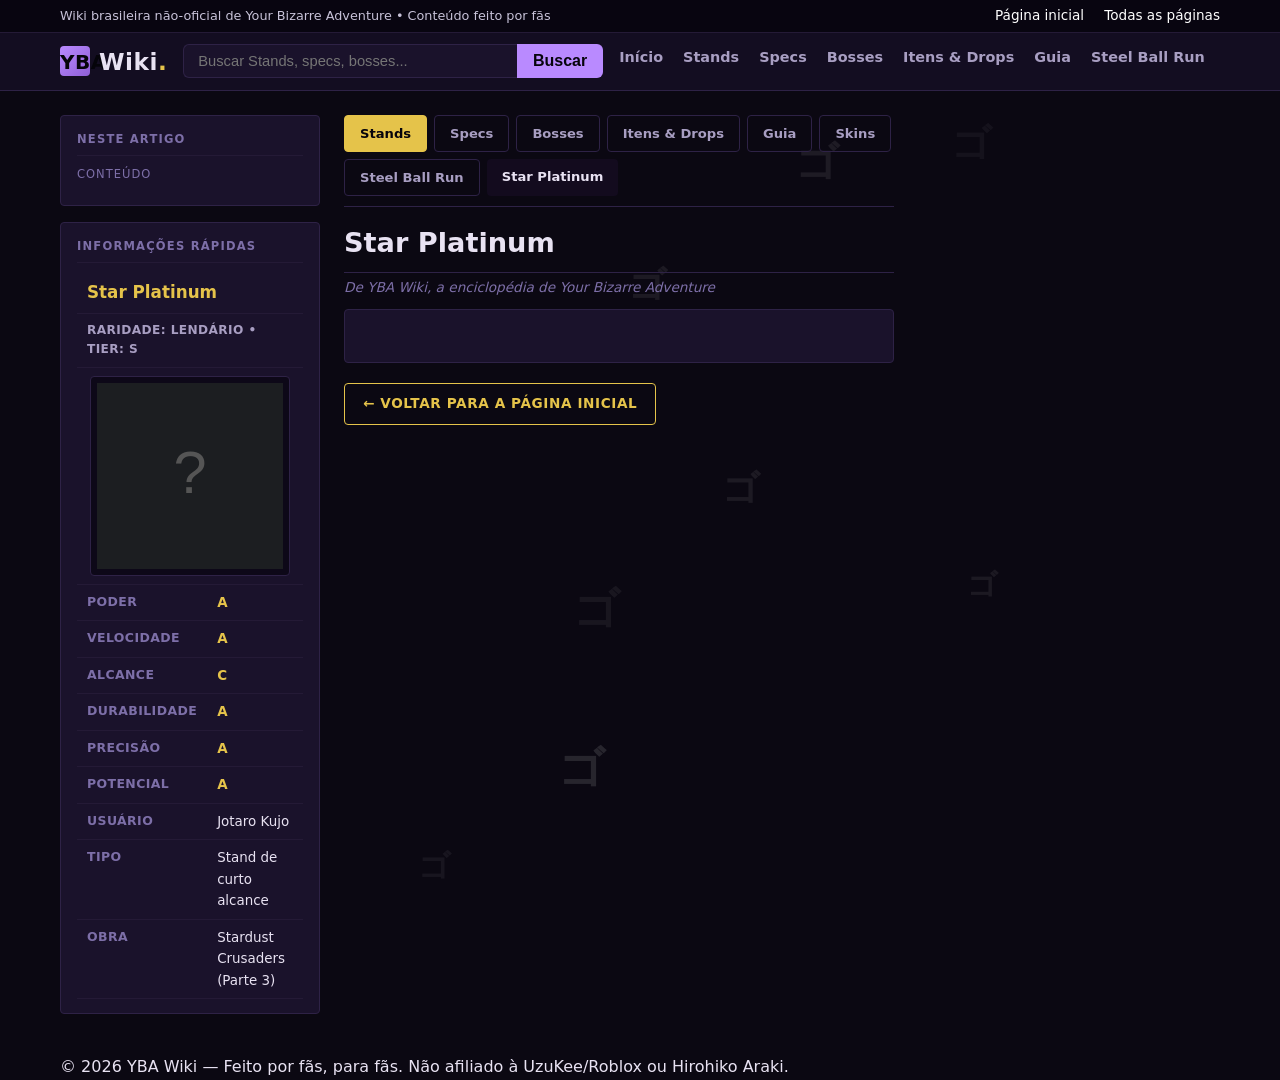
==== commit 7571eaa6: "Add: teste-paginas.js e ajustes no projeto YBA" ====
--- a/jogo/article.html
+++ b/jogo/article.html
@@ -8,20 +8,36 @@
   <link rel="stylesheet" href="css/style.css">
 </head>
 <body>
+  <!-- Barra superior -->
+  <div class="topbar">
+    <div class="container topbar-content">
+      <span>Wiki brasileira não-oficial de Your Bizarre Adventure • Conteúdo feito por fãs</span>
+      <div class="topbar-links">
+        <a href="index.html">Página inicial</a>
+        <a href="article.html?page=stands">Todas as páginas</a>
+      </div>
+    </div>
+  </div>
+
   <header class="header">
     <div class="container header-content">
-      <a href="index.html" class="logo">YBA Wiki <small>não-oficial</small></a>
+      <a href="index.html" class="logo" aria-label="YBA Wiki — Página inicial">
+        <span class="mark">YBA</span>
+        <span class="word">Wiki<span class="highlight">.</span></span>
+      </a>
+      <button class="menu-toggle" id="menu-toggle" aria-label="Abrir menu" aria-expanded="false">☰</button>
       <div class="search-box">
-        <input type="text" id="search-input" placeholder="Buscar Stands, specs, bosses..." autocomplete="off">
-        <kbd>/</kbd>
-        <ul class="search-results" id="resultados" hidden></ul>
+        <input type="text" id="search-input" placeholder="Buscar Stands, specs, bosses..." aria-label="Buscar">
+        <button id="search-btn">Buscar</button>
       </div>
-      <nav class="main-nav">
+      <nav class="main-nav" id="main-nav">
+        <a href="index.html">Início</a>
         <a href="article.html?page=stands">Stands</a>
         <a href="article.html?page=specs">Specs</a>
         <a href="article.html?page=bosses">Bosses</a>
-        <a href="article.html?page=itens">Itens</a>
+        <a href="article.html?page=itens">Itens &amp; Drops</a>
         <a href="article.html?page=guia">Guia</a>
+        <a href="article.html?page=sbr">Steel Ball Run</a>
       </nav>
     </div>
   </header>
@@ -30,6 +46,7 @@
     <aside class="sidebar">
       <div class="sidebar-box">
         <h3>Neste artigo</h3>
+        <div class="toc-title">Conteúdo</div>
         <ul class="nav-list" id="toc-lista"></ul>
       </div>
       <div class="sidebar-box">
@@ -39,23 +56,26 @@
     </aside>
 
     <main class="content">
-      <div class="article-header">
-        <h1 id="artigo-titulo">Carregando...</h1>
-        <p class="artigo-sub">De YBA Wiki, a enciclopédia de Your Bizarre Adventure</p>
-      </div>
-      <article class="artigo" id="artigo-conteudo"></article>
-      <div class="artigo-footer">
-        <a href="index.html" class="btn btn-outline">← Voltar para a página inicial</a>
+      <div class="article-content-wrap">
+        <div class="article-main">
+          <div class="article-header">
+            <h1 id="artigo-titulo">Carregando...</h1>
+            <p class="artigo-sub">De YBA Wiki, a enciclopédia de Your Bizarre Adventure</p>
+          </div>
+          <article class="artigo" id="artigo-conteudo"></article>
+          <div class="artigo-footer">
+            <a href="index.html" class="btn btn-outline">← Voltar para a página inicial</a>
+          </div>
+        </div>
       </div>
     </main>
   </div>
 
+  <button id="back-to-top" aria-label="Voltar ao topo">▲</button>
+
   <footer class="footer">
     <div class="container footer-content">
-      <p>YBA Wiki — feito por fãs, para fãs. Não afiliado à UzuKee/Roblox ou a Hirohiko Araki.</p>
-      <div class="footer-links">
-        <a href="index.html">Página inicial</a>
-      </div>
+      <p>© 2026 YBA Wiki — Feito por fãs, para fãs. Não afiliado à UzuKee/Roblox ou Hirohiko Araki.</p>
     </div>
   </footer>
 
@@ -66,9 +86,6 @@
   <script src="js/dados.js"></script>
   <script src="js/comum.js"></script>
   <script src="js/artigo.js"></script>
+  <script src="js/fundo.js"></script>
 </body>
 </html>
-
-
-
-
--- a/jogo/css/style.css
+++ b/jogo/css/style.css
@@ -1,627 +1,493 @@
+/* ===== YBA Wiki — Estilo moderno (JoJo / YBA) =====
+   Tema escuro, roxo/preto com detalhes dourados.
+   Sem gradientes exagerados, sem neon, sem painel de admin.
+ */
+
 /* ===== Reset e base ===== */
 * { margin: 0; padding: 0; box-sizing: border-box; }
 
-/* Paleta: roxo-escuro + dourado (versão original restaurada) */
 :root {
-  --bg: #16121f;
-  --panel: #221b30;
-  --panel-2: #1e1830;
-  --line: #3a3050;
-  --text: #efe9f7;
-  --muted: #a89ec2;
-  --acao: #b98aff;       /* roxo claro: links, destaques, botões */
-  --acao-forte: #8f5fd6;
-  --aviso: #e5c34a;      /* dourado: tags, drops, dificuldade */
-  --perigo: #e07e7e;
+  --bg: #0b0812;
+  --surface: #130d21;
+  --panel: #1a122b;
+  --border: #2e2246;
+  --border-soft: #241a36;
+
+  --text: #e8e2f2;
+  --text-dim: #a89ec2;
+  --text-muted: #7d6fa8;
+
+  --primary: #b98aff;      /* roxo principal */
+  --primary-hover: #c9aaff;
+  --primary-dark: #8f5fd6;
+  --accent: #e5c34a;       /* dourado */
+  --accent-dark: #c9a82f;
+
+  --rarity-comum: #8a94a6;
+  --rarity-incomum: #4caf50;
+  --rarity-raro: #2196f3;
+  --rarity-lendario: #9c27b0;
+  --rarity-mitico: #e5c34a;
+
+  --shadow: 0 8px 24px rgba(0,0,0,0.35);
   --radius: 4px;
-  --fonte: "Verdana", "Tahoma", "Geneva", sans-serif;
-}
+}
+
+html { scroll-behavior: smooth; }
 
 body {
-  font-family: var(--fonte);
-  font-size: 14px;
+  font-family: ui-sans-serif, system-ui, -apple-system, Segoe UI, Roboto, Helvetica, Arial, sans-serif;
   background: var(--bg);
   color: var(--text);
-  line-height: 1.55;
-}
-
-.container { max-width: 1150px; margin: 0 auto; padding: 0 18px; }
-a { color: var(--acao); text-decoration: none; }
-a:hover { text-decoration: underline; }
-h1, h2, h3 { font-family: "Trebuchet MS", Verdana, sans-serif; letter-spacing: 0.2px; }
-
-/* ===== Cabeçalho: uma barra só, plano, sem gradiente ===== */
+  line-height: 1.6;
+}
+
+/* Fundo interativo em canvas (js/fundo.js) */
+#bg-canvas { position: fixed; inset: 0; z-index: 0; pointer-events: none; }
+body > * { position: relative; z-index: 1; }
+
+.container { max-width: 1200px; margin: 0 auto; padding: 0 20px; }
+
+a { color: var(--primary); text-decoration: none; }
+a:hover { text-decoration: underline; color: var(--primary-hover); }
+/* Páginas visitadas */
+a:visited { color: #9b6fd6; }
+
+/* ===== Topbar ===== */
+.topbar {
+  background: #080510;
+  color: #c7c2d8;
+  font-size: 0.8rem;
+  border-bottom: 1px solid var(--border-soft);
+  padding: 5px 0;
+}
+.topbar-content { display: flex; justify-content: space-between; align-items: center; }
+.topbar-links a { color: #fff; margin-left: 16px; font-size: 0.85rem; }
+.topbar-links a:hover { text-decoration: none; color: var(--primary-hover); }
+
+/* ===== Header ===== */
 .header {
-  background: var(--panel);
-  border-bottom: 1px solid var(--line);
-  position: sticky; top: 0; z-index: 10;
-}
+  background: var(--surface);
+  border-bottom: 1px solid var(--border);
+  position: sticky; top: 0; z-index: 50;
+}
+.header.scrolled { box-shadow: var(--shadow); background: rgba(19,13,33,0.95); backdrop-filter: blur(6px); }
+
 .header-content {
+  display: flex; align-items: center; gap: 16px; padding: 10px 20px; flex-wrap: wrap; position: relative;
+}
+
+.logo {
+  display: inline-flex; align-items: center; gap: 9px; font-weight: 900;
+  font-size: 1.45rem; color: var(--text); letter-spacing: 0.5px;
+}
+.logo:hover { text-decoration: none; }
+.logo .mark {
+  width: 30px; height: 30px; border-radius: var(--radius);
+  background: linear-gradient(135deg, var(--primary), var(--primary-dark));
+  display: grid; place-items: center; color: #05040a; font-weight: 900; font-size: 1.25rem;
+}
+.logo .word { color: var(--text); }
+.logo .word .highlight { color: var(--accent); }
+
+.search-box { flex: 1; min-width: 210px; max-width: 420px; display: flex; position: relative; }
+.search-box input {
+  flex: 1; padding: 8px 14px; border: 1px solid var(--border); border-right: none;
+  border-radius: 6px 0 0 6px; font-size: 0.92rem; background: var(--panel); color: var(--text);
+  outline: none;
+}
+.search-box input:focus { border-color: var(--primary); }
+.search-box button {
+  background: var(--primary); color: #06040c; border: none; padding: 0 16px;
+  border-radius: 0 6px 6px 0; cursor: pointer; font-size: 1rem; font-weight: 800;
+}
+.search-box button:hover { background: var(--primary-hover); }
+
+/* Botão menu mobile */
+.menu-toggle { display: none; background: transparent; border: 1px solid var(--border); color: var(--text); width: 36px; height: 36px; border-radius: var(--radius); cursor: pointer; font-size: 1.1rem; }
+.menu-toggle:hover { border-color: var(--primary); }
+
+.main-nav { display: flex; gap: 20px; flex-wrap: wrap; }
+.main-nav a { color: var(--text-dim); font-weight: 600; font-size: 0.9rem; padding-bottom: 5px; border-bottom: 2px solid transparent; }
+.main-nav a:hover { color: var(--text); text-decoration: none; border-bottom-color: var(--primary); }
+.main-nav a.active { color: var(--primary); border-bottom-color: var(--primary); }
+
+/* ===== Layout ===== */
+.layout { display: grid; grid-template-columns: 260px 1fr; gap: 24px; padding: 24px 20px; min-height: 60vh; }
+
+/* ===== Sidebar ===== */
+.sidebar { position: sticky; top: 80px; }
+.sidebar-box {
+  background: var(--panel); color: #dcd7e9; border: 1px solid var(--border);
+  border-radius: var(--radius); padding: 14px 16px; margin-bottom: 16px;
+}
+.sidebar-box h3 {
+  font-size: 0.72rem; text-transform: uppercase; letter-spacing: 1.2px;
+  color: var(--text-muted); border-bottom: 1px solid var(--border-soft); padding-bottom: 7px; margin-bottom: 9px;
+}
+.nav-list { list-style: none; }
+.nav-list li { padding: 3px 0; }
+.nav-list a { color: var(--text-dim); font-size: 0.88rem; }
+.nav-list a:hover { color: var(--text); padding-left: 4px; transition: padding-left 0.15s; }
+.nav-list a:visited { color: #9b6fd6; }
+.ad-box { background: var(--surface); border-color: var(--border-soft); }
+.ad-box p { font-size: 0.82rem; color: var(--text-muted); margin-bottom: 9px; }
+
+/* ===== Botões ===== */
+.btn {
+  display: inline-flex; align-items: center; gap: 7px; background: var(--accent); color: #0b0812;
+  padding: 9px 18px; border-radius: var(--radius); font-weight: 800; border: none;
+  cursor: pointer; font-size: 0.85rem; text-transform: uppercase; letter-spacing: 0.6px;
+}
+.btn:hover { background: var(--accent-dark); text-decoration: none; transform: translateY(-1px); }
+.btn-outline {
+  background: transparent; color: var(--accent); border: 1px solid var(--accent);
+}
+.btn-outline:hover { background: var(--accent); color: #0b0812; }
+.btn-sm { padding: 6px 12px; font-size: 0.78rem; }
+
+/* ===== Hero ===== */
+.hero {
+  background: var(--panel); border: 1px solid var(--border); border-radius: 8px;
+  padding: 40px 30px; margin-bottom: 30px; position: relative; overflow: hidden;
+}
+.hero::before {
+  content: ""; position: absolute; inset: 0; background: linear-gradient(135deg, rgba(185,138,255,0.06), rgba(229,195,74,0.04));
+  pointer-events: none;
+}
+.hero h1 { font-size: 2rem; margin-bottom: 9px; letter-spacing: 0.8px; }
+.hero p { color: var(--text-dim); margin-bottom: 20px; font-size: 0.98rem; }
+.hero strong { color: var(--accent); }
+.hero-actions { display: flex; gap: 10px; flex-wrap: wrap; }
+
+/* ===== Seções ===== */
+.section-title {
+  font-size: 1.15rem; margin: 0 0 16px; padding-bottom: 8px;
+  border-bottom: 1px solid var(--border); color: var(--text);
+  text-transform: uppercase; letter-spacing: 0.8px; font-weight: 800;
+}
+
+  /* Aplica em card do criarCard e no cabeçalho do artigo */
+/* ===== Cores por entidade (definidas no JS via style="--cor") ===== */
+.cap-cor { --card-cor: var(--cor); }
+
+/* ===== Cards ===== */
+.wiki-grid { display: grid; grid-template-columns: repeat(auto-fill, minmax(170px, 1fr)); gap: 14px; }
+
+.wiki-card {
+  background: var(--panel); border: 1px solid var(--border); border-radius: var(--radius);
+  overflow: hidden; color: var(--text);
+  transition: transform 0.15s, box-shadow 0.15s, border-color 0.15s;
+  text-decoration: none; display: flex; flex-direction: column;
+}
+.wiki-card:hover { transform: translateY(-3px); box-shadow: var(--shadow); border-color: var(--primary); text-decoration: none; }
+.wiki-card:focus-visible { outline: 2px solid var(--accent); outline-offset: 2px; }
+
+.wiki-card-img {
+  height: 150px; display: flex; align-items: center; justify-content: center;
+  background: #0d0818; border-bottom: 1px solid var(--border);
+}
+.wiki-card-img img { width: 100%; height: 100%; object-fit: contain; padding: 10px; display: block; }
+.wiki-card-img-missing {
+  width: 100%; height: 100%; display: grid; place-items: center; color: var(--text-muted);
+  font-size: 3rem; background: #0d0818;
+}
+
+.wiki-card-body { padding: 11px 13px; flex: 1; display: flex; flex-direction: column; }
+.wiki-card-body h3 { font-size: 0.94rem; margin-bottom: 6px; line-height: 1.3; }
+.wiki-card-body p { font-size: 0.8rem; color: var(--text-muted); line-height: 1.45; }
+
+/* Selos (raridade, tier, dificuldade) */
+.card-selos { display: flex; flex-wrap: wrap; gap: 5px; margin-bottom: 7px; }
+.wiki-card-badge {
+  font-size: 0.66rem; font-weight: 800; padding: 3px 8px; border-radius: 10px; letter-spacing: 0.4px;
+  color: var(--text-dim); background: #241a36; border: 1px solid var(--border);
+}
+
+/* Badge de raridade (aplica em cards e no cabeçalho do artigo) */
+.badge-rarity { font-size: 0.66rem; font-weight: 800; padding: 3px 9px; border-radius: 10px; color: #06040c; letter-spacing: 0.4px; text-transform: uppercase; }
+.badge-rarity.comum { background: var(--rarity-comum); }
+.badge-rarity.incomum { background: var(--rarity-incomum); }
+.badge-rarity.raro { background: var(--rarity-raro); }
+.badge-rarity.lendario { background: var(--rarity-lendario); color: #fff; }
+.badge-rarity.mitico { background: var(--rarity-mitico); color: #06040c; }
+.badge-rarity.evolucao { background: var(--accent-dark); color: #06040c; }
+
+/* ===== Mudanças recentes ===== */
+.recentes ul { list-style: none; background: var(--panel); border: 1px solid var(--border); border-radius: var(--radius); }
+.recentes li { padding: 9px 14px; border-bottom: 1px solid var(--border); font-size: 0.88rem; }
+.recentes li:last-child { border-bottom: none; }
+.tag { font-size: 0.68rem; padding: 2px 8px; border-radius: 10px; font-weight: 800; }
+.tag-nova { background: #1b5e20; color: #a5f5a5; }
+.tag-edit { background: #3a2f5e; color: var(--primary); }
+
+/* ===== Artigo ===== */
+.article-content-wrap { display: grid; grid-template-columns: 1fr 300px; gap: 26px; }
+.article-header { margin-bottom: 6px; }
+.article-header h1 { font-size: 1.7rem; border-bottom: 1px solid var(--border); padding-bottom: 8px; margin-bottom: 4px; }
+.artigo-sub { color: var(--text-muted); font-size: 0.85rem; font-style: italic; }
+
+.artigo {
+  background: var(--panel); border: 1px solid var(--border); border-radius: var(--radius);
+  padding: 26px 30px; margin-top: 10px;
+}
+.artigo h2 { margin: 22px 0 9px; border-bottom: 1px solid var(--border); padding-bottom: 5px; color: var(--accent); font-size: 1.15rem; text-transform: uppercase; letter-spacing: 0.6px; }
+.artigo h3 { margin: 16px 0 6px; color: var(--primary); font-size: 1rem; }
+.artigo p { margin-bottom: 12px; }
+.artigo ul { margin: 0 0 12px 22px; }
+.artigo li { margin-bottom: 5px; }
+.artigo blockquote {
+  border-left: 3px solid var(--accent); background: #130b1e; padding: 10px 16px;
+  margin: 14px 0; border-radius: 0 var(--radius) var(--radius) 0; font-size: 0.9rem; color: var(--text-dim);
+}
+.artigo-footer { margin-top: 20px; }
+
+/* ===== Infobox ===== */
+.infobox { width: 100%; border-collapse: collapse; font-size: 0.84rem; }
+.infobox th, .infobox td { text-align: left; padding: 7px 10px; border-bottom: 1px solid var(--border-soft); vertical-align: top; }
+.infobox th { color: var(--text-muted); width: 42%; font-weight: 700; font-size: 0.78rem; text-transform: uppercase; letter-spacing: 0.4px; }
+.infobox td { color: var(--text); }
+.infobox .stat-valor { color: var(--accent); font-weight: 800; }
+.infobox .info-title { color: var(--accent); font-size: 1.05rem; text-transform: none; letter-spacing: normal; }
+.infobox .info-sub { color: var(--text-dim); font-size: 0.76rem; }
+.infobox .info-img { padding: 8px !important; text-align: center; }
+.infobox .info-img img { max-width: 100%; max-height: 200px; object-fit: contain; background: #0d0818; border: 1px solid var(--border); border-radius: var(--radius); padding: 6px; display: block; margin: 0 auto; }
+
+/* ===== Stand header ===== */
+.stand-header {
   display: flex; align-items: center; gap: 18px;
-  padding: 10px 18px; flex-wrap: wrap;
-}
-.logo {
-  font-family: "Trebuchet MS", Verdana, sans-serif;
-  font-size: 1.25rem; font-weight: 700; color: var(--text);
-  display: flex; align-items: baseline; gap: 4px;
-}
-.logo:hover { text-decoration: none; }
-.logo small { font-size: 0.72rem; color: var(--muted); font-weight: normal; }
-
-.search-box { flex: 1; min-width: 220px; display: flex; position: relative; }
-.search-box input {
-  width: 100%; padding: 7px 12px;
-  background: var(--bg); color: var(--text);
-  border: 1px solid var(--line); border-radius: var(--radius);
-  font: inherit; outline: none;
-}
-.search-box input:focus { border-color: var(--acao); }
-.search-box kbd {
-  position: absolute; right: 10px; top: 50%; transform: translateY(-50%);
-  font: 0.72rem monospace; color: var(--muted);
-  border: 1px solid var(--line); border-radius: 3px; padding: 0 5px;
-  pointer-events: none;
-}
+  border-radius: var(--radius); padding: 18px 22px; margin-bottom: 18px; color: #fff;
+  border: 1px solid var(--border);
+  border-left: 3px solid var(--card-cor, var(--primary));
+  background: var(--surface);
+}
+.stand-header-img {
+  width: 170px; height: 170px; object-fit: contain; flex-shrink: 0;
+  background: #0d0818; border: 1px solid var(--border); border-radius: var(--radius); padding: 8px;
+}
+.stand-header-img-missing {
+  width: 170px; height: 170px; display: grid; place-items: center; color: var(--text-muted);
+  font-size: 3rem; background: #0d0818; border: 1px solid var(--border); border-radius: var(--radius);
+}
+.stand-header p { margin: 0; color: #dcd7e9; font-size: 0.94rem; }
+.stand-raridade {
+  display: inline-block; font-size: 0.68rem; font-weight: 800; padding: 3px 10px;
+  border-radius: 10px; margin-bottom: 6px; text-transform: uppercase; letter-spacing: 0.5px;
+  color: var(--accent); background: rgba(229,195,74,0.10); border: 1px solid var(--accent-dark);
+}
+
+/* ===== Como obter ===== */
+.como-obter { display: flex; flex-direction: column; gap: 9px; margin-bottom: 8px; }
+.passo {
+  display: flex; gap: 11px; align-items: flex-start;
+  background: #130b1e; border: 1px solid var(--border-soft); border-radius: var(--radius); padding: 10px 14px;
+}
+.passo-num {
+  background: var(--accent); color: #06040c; font-weight: 900;
+  min-width: 28px; height: 28px; border-radius: 50%;
+  display: flex; align-items: center; justify-content: center; flex-shrink: 0; font-size: 0.85rem;
+}
+.passo p { margin: 0; font-size: 0.88rem; }
+.passo strong { color: var(--accent); }
+
+/* ===== Explicações de skill ===== */
+.skills-exp { display: flex; flex-direction: column; gap: 9px; }
+.skill-exp-item {
+  background: #130b1e; border: 1px solid var(--border-soft); border-radius: var(--radius);
+  padding: 11px 16px;
+}
+.skill-exp-item h3 { color: var(--accent); font-size: 0.9rem; margin-bottom: 4px; }
+.skill-exp-item p { font-size: 0.87rem; margin: 0; color: var(--text); }
+
+/* Curiosidades */
+.curiosidades li { margin-bottom: 7px; }
+
+/* ===== Vídeos de skills ===== */
+.skills-media { display: grid; grid-template-columns: repeat(auto-fill, minmax(300px, 1fr)); gap: 16px; }
+.skill-video-bloco {
+  background: #130b1e; border: 1px solid var(--border); border-radius: var(--radius); overflow: hidden;
+}
+.video-frame-link {
+  display: flex; flex-direction: column; align-items: center; justify-content: center;
+  gap: 9px; background: #0a0612; cursor: pointer; transition: background 0.2s;
+}
+.video-frame-link:hover { background: #130c20; }
+.video-play {
+  font-size: 2.2rem; color: #fff; background: var(--primary);
+  width: 56px; height: 56px; border-radius: 50%; display: flex; align-items: center; justify-content: center;
+  box-shadow: 0 4px 14px rgba(0,0,0,0.45);
+}
+.video-link-text { color: var(--text-muted); font-size: 0.82rem; font-weight: 700; }
+.skill-video-titulo { padding: 9px 14px 3px; font-size: 0.92rem; color: var(--accent); }
+.skill-video-exp { padding: 0 14px 13px; font-size: 0.82rem; color: var(--text-muted); margin: 0; line-height: 1.5; }
+
+/* ===== Galeria oficial ===== */
+.galeria-oficial { display: grid; grid-template-columns: repeat(auto-fill, minmax(180px, 1fr)); gap: 13px; }
+.galeria-item { background: #130b1e; border: 1px solid var(--border); border-radius: var(--radius); overflow: hidden; }
+.galeria-item img { width: 100%; height: 150px; object-fit: contain; background: #0a0612; display: block; }
+.galeria-item figcaption { padding: 7px 11px; font-size: 0.76rem; color: var(--text-muted); border-top: 1px solid var(--border); }
+
+/* ===== Abas de navegação ===== */
+.abas-nav {
+  display: flex; gap: 7px; flex-wrap: wrap; margin-bottom: 14px;
+  border-bottom: 1px solid var(--border); padding-bottom: 10px;
+}
+.aba {
+  padding: 7px 15px; border-radius: var(--radius); font-size: 0.82rem; font-weight: 700;
+  color: var(--text-dim); border: 1px solid var(--border);
+}
+.aba:hover { color: var(--text); text-decoration: none; border-color: var(--primary); }
+.aba.ativa { background: var(--accent); color: #06040c; border-color: var(--accent); }
+.aba-crumb { border: none; color: var(--text); background: #130b1e; }
+
+/* ===== Categorias ===== */
+.categorias-grid { display: grid; grid-template-columns: repeat(4, 1fr); gap: 14px; }
+.cat-card {
+  background: var(--panel); border: 1px solid var(--border); border-radius: var(--radius);
+  overflow: hidden; color: var(--text); transition: transform 0.15s, box-shadow 0.15s, border-color 0.15s;
+  text-decoration: none; display: flex; flex-direction: column;
+}
+.cat-card:hover { transform: translateY(-3px); box-shadow: var(--shadow); border-color: var(--primary); text-decoration: none; }
+.cat-card-top { height: 90px; display: flex; align-items: center; justify-content: center; background: #0d0818; border-bottom: 1px solid var(--border); }
+.cat-nome-inicial { font-size: 2.1rem; font-weight: 900; color: #fff; text-shadow: 2px 2px 0 rgba(0,0,0,0.5); letter-spacing: 2px; }
+.cat-card-body { padding: 10px 13px; flex: 1; display: flex; flex-direction: column; }
+.cat-card-body h3 { font-size: 0.95rem; line-height: 1.3; margin-bottom: 5px; }
+.cat-card-body p { font-size: 0.78rem; color: var(--text-muted); margin: 0 0 8px; line-height: 1.45; }
+.cat-exemplos { display: flex; flex-wrap: wrap; gap: 4px; margin-top: auto; }
+.cat-exemplos span {
+  font-size: 0.7rem; color: var(--primary); background: #130b1e; border: 1px solid var(--border);
+  padding: 2px 8px; border-radius: 8px;
+}
+
+/* ===== Boss em destaque ===== */
+.destaque-boss { margin-top: 30px; }
+.boss-card {
+  background: var(--panel); border: 1px solid var(--border); border-radius: var(--radius);
+  display: grid; grid-template-columns: 230px 1fr; overflow: hidden;
+}
+.boss-visual { display: flex; align-items: center; justify-content: center; background: #0d0818; }
+.boss-visual-real img { width: 100%; height: 100%; object-fit: contain; padding: 14px; }
+.boss-visual-missing { width: 100%; height: 100%; display: grid; place-items: center; color: var(--text-muted); font-size: 3rem; background: #0d0818; }
+.boss-info { padding: 18px 22px; }
+.boss-head { display: flex; align-items: center; gap: 11px; flex-wrap: wrap; }
+.boss-head h3 { font-size: 1.25rem; }
+.boss-jogo {
+  font-size: 0.72rem; background: var(--accent); color: #06040c;
+  padding: 2px 10px; border-radius: 10px; font-weight: 800;
+}
+.boss-dificuldade { color: var(--accent); font-size: 0.88rem; margin: 6px 0 10px; }
+.boss-info > p { font-size: 0.9rem; color: var(--text-muted); margin-bottom: 12px; }
+.boss-drops { font-size: 0.84rem; margin-bottom: 12px; }
+.drop-tag {
+  display: inline-block; background: #130b1e; color: var(--accent);
+  border: 1px solid var(--accent); padding: 2px 10px; border-radius: 10px;
+  font-size: 0.75rem; margin: 0 6px 6px 0;
+}
+.boss-dica { margin: 0; font-size: 0.85rem; }
+
+/* ===== Filtros das listas ===== */
+.filtros { display: flex; flex-wrap: wrap; align-items: center; gap: 9px; margin-bottom: 16px; border-bottom: 1px solid var(--border); padding-bottom: 12px; }
+.filtros input, .filtros select {
+  background: var(--panel); color: var(--text); border: 1px solid var(--border);
+  border-radius: var(--radius); padding: 7px 10px; font: inherit; font-size: 0.85rem;
+}
+.filtros input { flex: 1; min-width: 150px; }
+.filtros input:focus, .filtros select:focus { outline: 2px solid var(--primary); }
+.filtros-contagem { margin-left: auto; color: var(--text-muted); font-size: 0.82rem; }
+
+/* ===== Busca com resultados (comum.js) ===== */
 .search-results {
-  position: absolute; top: calc(100% + 4px); left: 0; right: 0; z-index: 50;
-  margin: 0; padding: 4px 0; list-style: none;
-  background: var(--panel-2); border: 1px solid var(--line); border-radius: var(--radius);
-  box-shadow: 0 8px 20px rgba(0,0,0,0.5);
+  position: absolute; top: 100%; left: 0; right: 0; z-index: 55;
+  margin: 6px 0 0; padding: 6px 0; list-style: none;
+  background: var(--panel); border: 1px solid var(--border); border-radius: var(--radius);
+  box-shadow: var(--shadow);
 }
 .search-results[hidden] { display: none; }
 .search-results a {
-  display: flex; justify-content: space-between; gap: 12px;
-  padding: 7px 12px; color: var(--text); text-decoration: none;
-}
-.search-results a:hover, .search-results a:focus { background: var(--panel-2); color: var(--acao); }
-.search-results a span { opacity: .55; font-size: .8em; }
-.search-vazio { padding: 8px 12px; color: var(--muted); }
-
-.main-nav { display: flex; gap: 2px; }
-.main-nav a {
-  color: var(--muted); padding: 6px 10px; border-radius: var(--radius);
-  font-weight: 700; font-size: 0.88rem;
-}
-.main-nav a:hover { color: var(--text); background: var(--panel-2); text-decoration: none; }
-.main-nav a.active { color: var(--acao); background: var(--panel-2); }
-
-/* ===== Layout (clean, sem sidebar) ===== */
-.layout { display: block; padding: 24px 18px; }
-
-/* ===== Sidebar (mantida para outras páginas) ===== */
-.sidebar-box {
-  background: var(--panel); border: 1px solid var(--line); border-radius: var(--radius);
-  padding: 12px 14px; margin-bottom: 14px;
-}
-.sidebar-box h3 {
-  font-size: 0.75rem; text-transform: uppercase; letter-spacing: 1px;
-  color: var(--muted); margin-bottom: 8px;
-}
-.nav-list { list-style: none; }
-.nav-list li { padding: 3px 0; border-bottom: 1px dotted var(--line); }
-.nav-list li:last-child { border-bottom: none; }
-.nav-list a { color: var(--text); font-size: 0.88rem; display: block; }
-.nav-list a:hover { color: var(--acao); }
-.nav-list a.ativo { color: var(--acao); font-weight: 700; }
-
-/* ===== Botões ===== */
-.btn {
-  display: inline-block; background: var(--acao-forte); color: #fff;
-  padding: 8px 16px; border-radius: var(--radius); font-weight: 700;
-  border: none; cursor: pointer; font-size: 0.88rem; font-family: inherit;
-}
-.btn:hover { background: var(--acao-forte); text-decoration: none; }
-.btn-outline { background: transparent; color: var(--acao); border: 1px solid var(--acao-forte); }
-.btn-outline:hover { background: var(--acao-forte); color: #fff; }
-
-/* ===== Hero: gradiente roxo com brilho dourado sutil, entrada animada ===== */
-.hero {
-  position: relative;
-  padding: 48px 0 34px;
-  border-bottom: 1px solid var(--line);
-  margin-bottom: 26px;
-  overflow: hidden;
-  background: linear-gradient(120deg, #2a1150, #6b3fa0);
-  text-align: center;
-}
-.hero::before {
-  content: "";
-  position: absolute;
-  inset: 0;
-  background: radial-gradient(circle at 70% 25%, rgba(229, 195, 74, 0.14), transparent 55%);
-  pointer-events: none;
-  z-index: 0;
-}
-.hero > * {
-  position: relative;
-  z-index: 1;
-}
-.hero h1 { font-size: clamp(1.6rem, 5vw, 2.1rem); line-height: 1.15; margin-bottom: 12px; }
-.hero h1 em { font-style: normal; color: var(--aviso); }
-.hero p { color: var(--muted); max-width: 620px; margin: 0 auto 20px; font-size: clamp(0.9rem, 2vw, 1.05rem); }
-
-/* Entrada suave: fade + slide no conteúdo do hero */
-@keyframes heroEntrada {
-  from { opacity: 0; transform: translateY(16px); }
-  to   { opacity: 1; transform: translateY(0); }
-}
-.hero h1, .hero p {
-  animation: heroEntrada 0.7s ease-out both;
-}
-.hero p { animation-delay: 0.15s; }
-
-/* ===== Card de destaque (Stand) ===== */
-.card {
-  background: var(--panel);
-  border: 1px solid var(--line);
-  border-radius: var(--radius);
-  margin: 0 auto 24px;
-  max-width: 700px;
-  overflow: hidden;
-  animation: entradaCascata 0.5s ease-out both;
-  opacity: 0;
-  transition: transform 0.25s ease, border-color 0.25s ease;
-}
-.card:hover {
-  transform: translateY(-4px);
-  border-color: var(--acao);
-}
-
-.card-imagem {
-  position: relative;
-}
-
-.card-imagem img {
-  width: 100%;
-  display: block;
-  max-height: 320px;
-  object-fit: cover;
-}
-
-.card-tag {
-  position: absolute;
-  bottom: 0;
-  left: 0;
-  background: var(--aviso);
-  color: #16121f;
-  font-weight: bold;
-  padding: 8px 12px;
-  text-transform: uppercase;
-  font-size: 0.75rem;
-  letter-spacing: 0.5px;
-}
-
-.card-titulo {
-  color: var(--text);
-  padding: 18px;
-  margin: 0;
-  font-size: clamp(1.1rem, 3vw, 1.25rem);
-  line-height: 1.4;
-}
-
-/* Cascata de entrada para cards e categorias */
-@keyframes entradaCascata {
-  from { opacity: 0; transform: translateY(12px); }
-  to   { opacity: 1; transform: translateY(0); }
-}
-
-/* ===== Seções ===== */
-.section-head { display: flex; align-items: baseline; justify-content: space-between; gap: 12px; }
-.section-link { font-size: 0.85rem; font-weight: 700; }
-.section-title {
-  margin-bottom: 14px; font-size: 1.15rem;
-  text-transform: uppercase; letter-spacing: 1px;
-}
-
-/* ===== Cards: tabela visual, sem sombra flutuante ===== */
-.cards-lista, .wiki-grid {
-  display: grid; grid-template-columns: repeat(auto-fill, minmax(190px, 1fr)); gap: 1px;
-  background: var(--line); border: 1px solid var(--line); border-radius: var(--radius);
-  overflow: hidden;
-}
-.wiki-card {
-  background: var(--panel); display: block; color: var(--text);
-  border: 1px solid transparent;
-  border-radius: var(--radius);
-  transition: transform 0.25s ease, border-color 0.25s ease, box-shadow 0.25s ease, background 0.12s;
-  /* animação de entrada em cascata (delay definido via JS no carregamento) */
-  animation: entradaCascata 0.5s ease-out both;
-  opacity: 0;
-}
-.wiki-card:hover {
-  transform: translateY(-4px);
-  border-color: var(--card-cor, var(--acao));
-  box-shadow: 0 12px 24px rgba(0,0,0,0.35);
-}
-.wiki-card .wiki-card-img { display: flex; align-items: center; justify-content: center; background: var(--bg); }
-.wiki-card .wiki-card-img img { width: 100%; height: 120px; object-fit: contain; padding: 10px;
-  transition: transform 0.35s ease; }
-.wiki-card:hover .wiki-card-img img {
-  transform: scale(1.06);
-}
-.wiki-card-body { padding: 10px 12px; border-top: 2px solid var(--card-cor, var(--acao)); }
-.card-selos { display: flex; flex-wrap: wrap; gap: 4px; margin-bottom: 6px; }
-.wiki-card-badge {
-  display: inline-block; font-size: 0.68rem; background: var(--panel-2);
-  color: var(--muted); border: 1px solid var(--line);
-  padding: 1px 7px; border-radius: 3px; font-weight: 700;
-}
-.wiki-card-body h3 { font-size: 0.92rem; margin-bottom: 2px; }
-.wiki-card-body p {
-  font-size: 0.78rem; color: var(--muted);
-  display: -webkit-box; -webkit-line-clamp: 3; -webkit-box-orient: vertical; overflow: hidden;
-}
-.card-item:focus-visible { outline: 2px solid var(--acao); outline-offset: 1px; }
-.cards-vazio { color: var(--muted); padding: 20px; grid-column: 1 / -1; background: var(--panel); }
-
-/* Cascata de entrada para cards e categorias */
-@keyframes entradaCascata {
-  from { opacity: 0; transform: translateY(12px); }
-  to   { opacity: 1; transform: translateY(0); }
-}
-
-/* ===== Categorias: lista de linhas, não grade de cartões ===== */
-.categorias-grid { display: grid; grid-template-columns: repeat(2, 1fr); gap: 8px; }
-.cat-card {
-  display: grid; grid-template-columns: 42px 1fr; align-items: center; gap: 12px;
-  background: var(--panel); border: 1px solid var(--line); border-radius: var(--radius);
-  padding: 10px 14px 10px 10px; color: var(--text);
-  animation: entradaCascata 0.5s ease-out both;
-  opacity: 0;
-}
-.cat-card:hover { border-color: var(--acao); text-decoration: none; }
-.cat-nome-inicial {
-  width: 42px; height: 42px; display: flex; align-items: center; justify-content: center;
-  background: var(--panel-2); color: var(--acao);
-  font-family: "Trebuchet MS", sans-serif; font-size: 1.3rem; font-weight: 700;
-  border-radius: var(--radius);
-}
-.cat-card h3 { font-size: 0.92rem; }
-.cat-card p { font-size: 0.78rem; color: var(--muted); }
-.cat-exemplos { grid-column: 2; font-size: 0.75rem; color: var(--muted); font-style: italic; }
-.cat-exemplos span { margin-right: 4px; }
-
-/* ===== Boss em destaque: dois blocos lado a lado ===== */
-.destaque-boss { margin-top: 30px; }
-.boss-card {
-  background: var(--panel); border: 1px solid var(--line); border-radius: var(--radius);
-  display: grid; grid-template-columns: 180px 1fr; overflow: hidden;
-}
-.boss-visual { background: var(--bg); display: flex; align-items: center; justify-content: center; }
-.boss-visual-real img { width: 100%; height: 100%; object-fit: contain; padding: 14px; }
-.boss-info { padding: 16px 20px; }
-.boss-head { display: flex; align-items: center; gap: 10px; flex-wrap: wrap; }
-.boss-head h3 { font-size: 1.15rem; }
-.boss-jogo {
-  font-size: 0.68rem; background: var(--panel-2); color: var(--muted);
-  border: 1px solid var(--line); padding: 1px 8px; border-radius: 3px;
-}
-.boss-dificuldade { color: var(--aviso); font-size: 0.85rem; margin: 6px 0 8px; }
-.boss-info > p { font-size: 0.88rem; color: var(--muted); margin-bottom: 10px; }
-.boss-drops { font-size: 0.82rem; margin-bottom: 10px; }
-.drop-tag {
-  display: inline-block; background: var(--panel-2); color: var(--aviso);
-  border: 1px solid var(--line); padding: 1px 8px; border-radius: 3px;
-  font-size: 0.72rem; margin-right: 6px; margin-top: 4px;
-}
-.boss-dica {
-  margin: 0; font-size: 0.82rem; color: var(--muted);
-  border-left: 3px solid var(--aviso); padding: 2px 0 2px 12px;
-}
-
-/* ===== "Em destaque agora" (Stand sorteado) ===== */
-.sorteio-bar {
-  display: flex; align-items: center; gap: 14px; flex-wrap: wrap;
-  background: var(--panel-2); border: 1px solid var(--line); border-radius: var(--radius);
-  padding: 10px 14px; margin-bottom: 26px; font-size: 0.88rem;
-  animation: entradaSorteio 0.5s ease-out both;
-}
-.sorteio-bar img { width: 44px; height: 44px; object-fit: contain; }
-.sorteio-bar strong { color: var(--text); }
-.sorteio-bar .btn { margin-left: auto; padding: 5px 12px; font-size: 0.78rem; }
-
-@keyframes entradaSorteio {
-  from { opacity: 0; transform: translateY(-10px); }
-  to   { opacity: 1; transform: translateY(0); }
-}
-
-/* ===== Mudanças recentes ===== */
-.recentes ul { list-style: none; background: var(--panel); border: 1px solid var(--line); border-radius: var(--radius); }
-.recentes li { padding: 8px 14px; border-bottom: 1px solid var(--line); font-size: 0.85rem; }
-.recentes li:last-child { border-bottom: none; }
-.tag { font-size: 0.66rem; padding: 1px 7px; border-radius: 3px; font-weight: 700; text-transform: uppercase; }
-.tag-nova { background: var(--acao-forte); color: #fff;
-  animation: pulsoNova 2.5s ease-in-out infinite; }
-.tag-edit { background: var(--panel-2); color: var(--aviso); border: 1px solid var(--line); }
-
-@keyframes pulsoNova {
-  0%, 100% { opacity: 1; }
-  50%      { opacity: 0.55; }
-}
-
-/* ===== Artigo ===== */
-.article-header { margin-bottom: 8px; }
-.article-header h1 { font-size: 1.7rem; border-bottom: 1px solid var(--line); padding-bottom: 8px; }
-.artigo-sub { color: var(--muted); font-size: 0.82rem; font-style: italic; margin-top: 4px; }
-.artigo {
-  background: var(--panel); border: 1px solid var(--line); border-radius: var(--radius);
-  padding: 22px 26px; margin-top: 12px;
-}
-.artigo h2 { margin: 20px 0 8px; padding-bottom: 4px; color: var(--acao); font-size: 1.1rem; }
-.artigo p { margin-bottom: 12px; }
-.artigo ul { margin: 0 0 12px 22px; }
-.artigo code {
-  background: var(--bg); color: var(--aviso);
-  padding: 1px 6px; border-radius: 3px; font-size: 0.9em; font-family: Consolas, monospace;
-}
-.artigo blockquote {
-  border-left: 3px solid var(--aviso); background: var(--panel-2);
-  padding: 10px 16px; margin: 12px 0; border-radius: 0 var(--radius) var(--radius) 0;
-}
-.artigo-footer { margin-top: 20px; }
-
-/* ===== Infobox ===== */
-.infobox { width: 100%; border-collapse: collapse; font-size: 0.82rem; }
-.infobox th, .infobox td { text-align: left; padding: 5px 8px; border-bottom: 1px solid var(--line); vertical-align: top; }
-.infobox th { color: var(--muted); width: 45%; font-weight: normal; }
-.infobox td { color: var(--text); }
-
-/* ===== Rodapé ===== */
-.footer {
-  border-top: 1px solid var(--line); color: var(--muted);
-  margin-top: 40px; padding: 20px 0 28px; font-size: 0.82rem;
-}
-.footer-content { display: flex; justify-content: space-between; flex-wrap: wrap; gap: 10px; }
-.footer-links a { margin-left: 16px; }
-
-/* ===== Header do Stand (páginas de artigo) ===== */
-.stand-header {
-  display: flex; align-items: center; gap: 16px;
-  background: var(--panel); border: 1px solid var(--line); border-radius: var(--radius);
-  padding: 16px 20px; margin-bottom: 18px;
-}
-.stand-header-img {
-  width: 120px; height: 120px; object-fit: contain;
-  background: var(--bg); border-radius: var(--radius); padding: 6px; flex-shrink: 0;
-}
-.stand-header p { margin: 0; color: var(--muted); font-size: 0.92rem; }
-.stand-raridade {
-  display: inline-block; background: var(--panel-2); color: var(--aviso);
-  border: 1px solid var(--line);
-  font-size: 0.68rem; font-weight: 700; padding: 1px 8px;
-  border-radius: 3px; margin-bottom: 6px; text-transform: uppercase;
-}
-
-/* ===== Como obter ===== */
-.como-obter { display: flex; flex-direction: column; gap: 8px; margin-bottom: 8px; }
-.passo {
-  display: flex; gap: 12px; align-items: flex-start;
-  background: var(--panel-2); border: 1px solid var(--line); border-radius: var(--radius);
-  padding: 8px 14px;
-}
-.passo-num {
-  background: var(--acao-forte); color: #fff; font-weight: 700;
-  min-width: 24px; height: 24px; border-radius: 3px;
-  display: flex; align-items: center; justify-content: center; flex-shrink: 0;
-  font-size: 0.8rem;
-}
-.passo p { margin: 0; font-size: 0.88rem; }
-.passo strong { color: var(--acao); }
-
-/* ===== Galeria ===== */
-.midia-box { background: var(--panel-2); border: 1px solid var(--line); border-radius: var(--radius); padding: 16px; }
-.midia-tabs { display: flex; gap: 6px; margin-bottom: 14px; }
-.midia-tab {
-  background: transparent; color: var(--muted); border: 1px solid var(--line);
-  padding: 6px 14px; border-radius: var(--radius); cursor: pointer; font-weight: 700; font-size: 0.82rem;
-  font-family: inherit;
-}
-.midia-tab.active { background: var(--acao-forte); color: #fff; border-color: var(--acao-forte); }
-.midia-add { display: flex; gap: 12px; flex-wrap: wrap; margin-bottom: 16px; }
-.add-video { display: flex; gap: 8px; flex: 1; min-width: 260px; }
-.add-video input {
-  flex: 1; background: var(--bg); color: var(--text); border: 1px solid var(--line);
-  padding: 8px 12px; border-radius: var(--radius); font-size: 0.85rem; outline: none; font-family: inherit;
-}
-.add-video input:focus { border-color: var(--acao); }
-.add-video .btn, .add-foto .btn { padding: 7px 12px; font-size: 0.75rem; }
-
-.galeria { display: grid; grid-template-columns: repeat(auto-fill, minmax(160px, 1fr)); gap: 10px; }
-.foto-item { position: relative; border-radius: var(--radius); overflow: hidden; border: 1px solid var(--line); }
-.foto-item img { width: 100%; height: 120px; object-fit: cover; display: block; }
-.foto-del {
-  position: absolute; top: 6px; right: 6px; background: rgba(0,0,0,0.7); color: #fff;
-  border: none; border-radius: 3px; width: 24px; height: 24px; cursor: pointer; font-size: 0.75rem;
-}
-.foto-del:hover { background: var(--perigo); }
-
-.lista-videos { display: grid; grid-template-columns: repeat(auto-fill, minmax(260px, 1fr)); gap: 12px; }
-.video-item { position: relative; }
-.video-item iframe { width: 100%; aspect-ratio: 16/9; border: 1px solid var(--line); border-radius: var(--radius); }
-.video-del {
-  position: absolute; top: 6px; right: 6px; background: rgba(0,0,0,0.7); color: #fff;
-  border: none; border-radius: 3px; width: 24px; height: 24px; cursor: pointer; font-size: 0.75rem; z-index: 2;
-}
-.video-del:hover { background: var(--perigo); }
-
-.vazio { color: var(--muted); font-size: 0.85rem; font-style: italic; padding: 8px 0; }
-.midia-aviso { color: var(--muted); font-size: 0.72rem; margin-top: 12px; }
-.curiosidades li { margin-bottom: 8px; }
-
-/* ===== Listas de boss/itens ===== */
-.boss-row {
-  background: var(--panel); border: 1px solid var(--line); border-radius: var(--radius);
-  padding: 14px 18px; margin-bottom: 12px;
-}
-.boss-row-head { display: flex; align-items: center; justify-content: space-between; flex-wrap: wrap; gap: 8px; }
-.boss-row h2 { font-size: 1.1rem; color: var(--acao); }
-.boss-row p { font-size: 0.88rem; margin: 6px 0; }
-
-.tabela-itens { width: 100%; border-collapse: collapse; font-size: 0.85rem; }
-.tabela-itens th {
-  text-align: left; background: var(--panel-2); color: var(--aviso);
-  padding: 8px 12px; border: 1px solid var(--line);
-}
-.tabela-itens td { padding: 8px 12px; border: 1px solid var(--line); }
-.tabela-itens tr:nth-child(even) td { background: var(--panel-2); }
-
-.guia-sub { color: var(--acao); margin: 14px 0 4px; }
-.info-title { color: var(--acao); font-size: 1rem; }
-.info-sub { color: var(--muted); font-size: 0.75rem; }
-
-/* ===== Abas ===== */
-.abas-nav {
-  display: flex; gap: 4px; flex-wrap: wrap; margin-bottom: 16px;
-  border-bottom: 1px solid var(--line); padding-bottom: 8px;
-}
-.aba {
-  padding: 6px 14px; border-radius: var(--radius); font-size: 0.82rem; font-weight: 700;
-  color: var(--muted); border: 1px solid transparent;
-}
-.aba:hover { color: var(--text); text-decoration: none; border-color: var(--line); }
-.aba.ativa { background: var(--acao-forte); color: #fff; }
-.aba-crumb { border: none; color: var(--text); background: var(--panel-2); }
-
-/* ===== Slot de imagem ===== */
-.slot-mount { margin-bottom: 8px; }
-.slot-img-wrap { display: block; }
-.slot-img {
-  border: 1px dashed var(--line); border-radius: var(--radius); min-height: 140px;
-  display: flex; align-items: center; justify-content: center;
-  cursor: pointer; overflow: hidden; position: relative;
-  background: var(--bg);
-}
-.slot-img:hover { border-color: var(--acao); }
-.slot-img.grande { min-height: 260px; }
-.slot-img img { max-width: 100%; max-height: 420px; object-fit: contain; display: block; }
-.slot-img-placeholder { color: var(--muted); font-size: 0.88rem; padding: 40px 20px; text-align: center; }
-.slot-img .foto-del { position: absolute; top: 8px; right: 8px; }
-
-/* ===== Linhas de lista ===== */
-.lista-row {
-  display: grid; grid-template-columns: 90px 1fr; align-items: center; margin-bottom: 10px;
-  background: var(--panel); border: 1px solid var(--line); border-radius: var(--radius);
-}
-.lista-row-img { height: 90px; display: flex; align-items: center; justify-content: center; background: var(--bg); }
-.lista-row-img img { width: 100%; height: 100%; object-fit: contain; padding: 10px; background: var(--bg); }
-.lista-row-body { padding: 10px 16px; }
-.lista-row-body h3 { font-size: 1rem; }
-.lista-row-body p { font-size: 0.82rem; color: var(--muted); margin: 2px 0 6px; }
-
-/* ===== Galeria oficial ===== */
-.galeria-oficial { display: grid; grid-template-columns: repeat(auto-fill, minmax(200px, 1fr)); gap: 12px; }
-.galeria-item { background: var(--panel-2); border: 1px solid var(--line); border-radius: var(--radius); overflow: hidden; margin: 0; }
-.galeria-item img { width: 100%; height: 180px; object-fit: contain; background: var(--bg); display: block; }
-.galeria-item figcaption { padding: 7px 12px; font-size: 0.75rem; color: var(--muted); border-top: 1px solid var(--line); }
-
-/* ===== Vídeos de skills ===== */
-.skills-media { display: grid; grid-template-columns: repeat(auto-fill, minmax(320px, 1fr)); gap: 16px; }
-.skill-video-bloco { background: var(--panel-2); border: 1px solid var(--line); border-radius: var(--radius); overflow: hidden; }
-.video-frame { aspect-ratio: 16/9; background: #000; }
-.video-frame iframe { width: 100%; height: 100%; border: none; display: block; }
-.skill-video-titulo { padding: 10px 14px 4px; font-size: 0.92rem; color: var(--acao); }
-.skill-video-exp { padding: 0 14px 14px; font-size: 0.82rem; color: var(--muted); margin: 0; }
-.video-link { display: block; text-decoration: none; }
-.video-frame-link {
-  display: flex; flex-direction: column; align-items: center; justify-content: center;
-  gap: 8px; background: var(--bg); cursor: pointer; min-height: 200px;
-}
-.video-frame-link:hover { background: var(--panel-2); }
-.video-play {
-  font-size: 1.6rem; color: var(--acao); border: 2px solid var(--acao);
-  width: 52px; height: 52px; border-radius: 50%;
-  display: flex; align-items: center; justify-content: center;
-}
-.video-link-text { color: var(--muted); font-size: 0.82rem; font-weight: 600; }
-.skills-exp { display: flex; flex-direction: column; gap: 8px; }
-.skill-exp-item { background: var(--panel-2); border: 1px solid var(--line); border-radius: var(--radius); padding: 10px 14px; }
-.skill-exp-item h3 { color: var(--acao); font-size: 0.9rem; margin-bottom: 4px; }
-.skill-exp-item p { font-size: 0.85rem; margin: 0; color: var(--text); }
-
-/* ===== Imagem na infobox ===== */
-.info-img { padding: 8px !important; text-align: center; }
-.info-img img { max-width: 100%; max-height: 180px; object-fit: contain; }
-
-/* ===== Filtros ===== */
-.filtros { display: flex; flex-wrap: wrap; align-items: center; gap: 8px; margin-bottom: 16px; }
-.filtros input, .filtros select {
-  background: var(--bg); color: var(--text); border: 1px solid var(--line);
-  border-radius: var(--radius); padding: 7px 10px; font: inherit;
-}
-.filtros input { flex: 1; min-width: 160px; }
-.filtros input:focus, .filtros select:focus { outline: none; border-color: var(--acao); }
-.filtros-contagem { margin-left: auto; color: var(--muted); font-size: 0.82rem; }
+  display: flex; justify-content: space-between; gap: 10px;
+  padding: 8px 14px; color: inherit; text-decoration: none; font-size: 0.9rem;
+}
+.search-results a:hover, .search-results a:focus { background: rgba(255,255,255,.06); }
+.search-results a span { opacity: .65; font-size: .8em; }
+.search-vazio { padding: 8px 14px; opacity: .7; font-size: 0.88rem; }
 
 /* ===== Aviso "Em breve" ===== */
 #aviso-breve {
-  position: fixed; left: 50%; bottom: 24px; transform: translate(-50%, 20px);
-  background: var(--panel-2); color: var(--text); border: 1px solid var(--line); border-radius: var(--radius);
-  padding: 10px 18px; opacity: 0; pointer-events: none; z-index: 100;
+  position: fixed; left: 50%; bottom: 24px; transform: translate(-50%, 22px);
+  background: var(--panel); color: #fff; border: 1px solid var(--border); border-radius: var(--radius);
+  padding: 10px 18px; opacity: 0; pointer-events: none; z-index: 110;
   transition: opacity .2s, transform .2s;
 }
 #aviso-breve.visivel { opacity: 1; transform: translate(-50%, 0); }
 
+/* ===== Cards (criarCard) ===== */
+.card-item { border-top: 3px solid var(--card-cor, var(--primary)); }
+.card-item .wiki-card-img img { width: 100%; height: 130px; object-fit: contain; padding: 8px; }
+.card-item .wiki-card-body p {
+  display: -webkit-box; -webkit-line-clamp: 3; -webkit-box-orient: vertical; overflow: hidden;
+}
+.cards-lista { grid-template-columns: repeat(auto-fill, minmax(200px, 1fr)); }
+.grid-relacionados { grid-template-columns: repeat(auto-fill, minmax(160px, 1fr)); gap: 10px; margin-top: 10px; }
+.cards-vazio { color: var(--text-muted); padding: 26px 0; grid-column: 1 / -1; text-align: center; }
+
+/* Abas usadas dentro do corpo do artigo (em vez da barra <div>) */
+.abas-inline { margin-top: 6px; border-bottom: none; padding-bottom: 0; }
+
+/* ===== Toc ===== */
+.toc-title { font-size: 0.72rem; text-transform: uppercase; letter-spacing: 1px; color: var(--text-muted); margin-bottom: 7px; }
+
+/* ===== Voltar ao topo ===== */
+#back-to-top {
+  position: fixed; right: 22px; bottom: 22px; z-index: 60;
+  width: 40px; height: 40px; border-radius: 50%; background: var(--accent);
+  color: #06040c; border: none; cursor: pointer; font-size: 1.1rem; font-weight: 900;
+  display: flex; align-items: center; justify-content: center; opacity: 0; visibility: hidden;
+  transition: opacity 0.2s, visibility 0.2s, transform 0.2s;
+}
+#back-to-top.visible { opacity: 1; visibility: visible; }
+#back-to-top:hover { background: var(--accent-dark); transform: translateY(-2px); }
+
 /* ===== Responsivo ===== */
-
-/* Tablet e abaixo: ajusta header e grids */
-@media (max-width: 900px) {
-  .layout { padding: 16px 14px; }
-  .header-content { flex-direction: column; align-items: stretch; gap: 12px; }
-  .search-box { min-width: auto; flex: none; }
-  .search-box input { width: 100%; }
-  .main-nav { width: 100%; justify-content: center; flex-wrap: wrap; }
-  .main-nav a { font-size: 0.8rem; padding: 5px 8px; }
-  .wiki-grid, .cards-lista { grid-template-columns: repeat(2, 1fr); gap: 1px; }
+@media (max-width: 1024px) {
+  .layout { grid-template-columns: 1fr; padding: 16px 16px; }
+  .sidebar { position: static; top: auto; }
+  .article-content-wrap { grid-template-columns: 1fr; }
+  .categorias-grid { grid-template-columns: repeat(2, 1fr); }
+}
+@media (max-width: 768px) {
+  .menu-toggle { display: block; }
+  .main-nav { position: fixed; inset: 0 0 0 auto; top: 0; width: 210px; background: var(--surface);
+    border-left: 1px solid var(--border); flex-direction: column; padding: 80px 16px 24px;
+    gap: 14px; transform: translateX(100%); transition: transform 0.25s; z-index: 60; }
+  .main-nav.open { transform: translateX(0); box-shadow: -8px 0 24px rgba(0,0,0,.45); }
+  .main-nav a { border-bottom: none; padding: 4px 0; }
+  .header-content { padding: 10px 16px; gap: 12px; }
+  .search-box { min-width: auto; max-width: none; flex: 1 1 100%; order: 3; width: 100%; }
+  .logo { order: 1; }
+  .menu-toggle { order: 2; }
   .categorias-grid { grid-template-columns: 1fr; }
-  .hero { padding: 36px 0 26px; margin-bottom: 20px; }
-  .hero h1 { font-size: clamp(1.4rem, 6vw, 1.9rem); }
-  .card { margin: 0 auto 20px; }
-  .card-imagem img { max-height: 240px; }
+  .wiki-grid, .cards-lista { grid-template-columns: repeat(2, 1fr); gap: 12px; }
+}
+@media (max-width: 480px) {
+  .wiki-grid, .cards-lista { grid-template-columns: 1fr; }
   .boss-card { grid-template-columns: 1fr; }
-  .boss-visual { height: 100px; }
-}
-
-/* Celular: empilha tudo, fontes menores, grids de 1 coluna */
-@media (max-width: 600px) {
-  .container { padding: 0 12px; }
-  .layout { padding: 12px 10px; }
-  .hero { padding: 28px 0 20px; margin-bottom: 16px; }
-  .hero h1 { font-size: clamp(1.3rem, 8vw, 1.7rem); margin-bottom: 10px; }
-  .hero p { font-size: 0.9rem; margin-bottom: 16px; }
-  .wiki-grid, .cards-lista { grid-template-columns: 1fr; gap: 1px; }
-  .categorias-grid { grid-template-columns: 1fr; }
-  .card { margin: 0 auto 16px; border-radius: 0; }
-  .card-imagem img { max-height: 200px; }
-  .card-titulo { font-size: 1.1rem; padding: 16px; }
-  .card-tag { font-size: 0.7rem; padding: 6px 10px; }
-  .section-head { flex-direction: column; align-items: flex-start; gap: 6px; }
-  .section-title { font-size: 1rem; }
-  .section-link { font-size: 0.8rem; }
-  .main-nav { gap: 4px; }
-  .main-nav a { font-size: 0.75rem; padding: 4px 6px; }
-}
-
-/* Celular muito pequeno */
-@media (max-width: 400px) {
-  .hero h1 { font-size: 1.4rem; }
-  .card-tag { font-size: 0.65rem; padding: 5px 8px; }
-  .wiki-card .wiki-card-img img { height: 100px; }
-  .wiki-card-body h3 { font-size: 0.85rem; }
-}
-
-/* Barra de sorteio só aparece quando há resultado */
-.sorteio-bar[hidden] {
-  display: none;
-}
-
-/* Respeitar preferência de redução de movimento */
-@media (prefers-reduced-motion: reduce) {
-  *, *::before, *::after {
-    animation-duration: 0.01ms !important;
-    animation-iteration-count: 1 !important;
-    transition-duration: 0.01ms !important;
-  }
-  .hero::before {
-    display: none;
-  }
-}
+  .boss-visual, .boss-visual-real img { height: 110px; }
+  .stand-header { flex-direction: column; align-items: flex-start; padding: 14px 16px; }
+  .stand-header-img, .stand-header-img-missing { width: 120px; height: 120px; }
+  .boss-card { grid-template-columns: 1fr; }
+  .hero { padding: 26px 20px; }
+  .hero h1 { font-size: 1.5rem; }
+}
+
+/* ===== Conteúdo vazio ===== */
+.vazio { color: var(--text-muted); font-size: 0.85rem; font-style: italic; padding: 8px 0; }
+
+/* Evita estouro horizontal de textos longos (combos, nomes) em telas pequenas */
+.artigo, .recentes li, .wiki-card-body, .infobox td { overflow-wrap: anywhere; }
+.artigo ul, .artigo li { min-width: 0; }
+
+/* ===== A confirmar ===== */
+.aconfirmar {
+  color: var(--accent-dark); font-weight: 800; font-size: 0.78rem;
+  border: 1px solid var(--accent-dark); padding: 1px 6px; border-radius: 6px;
+}
